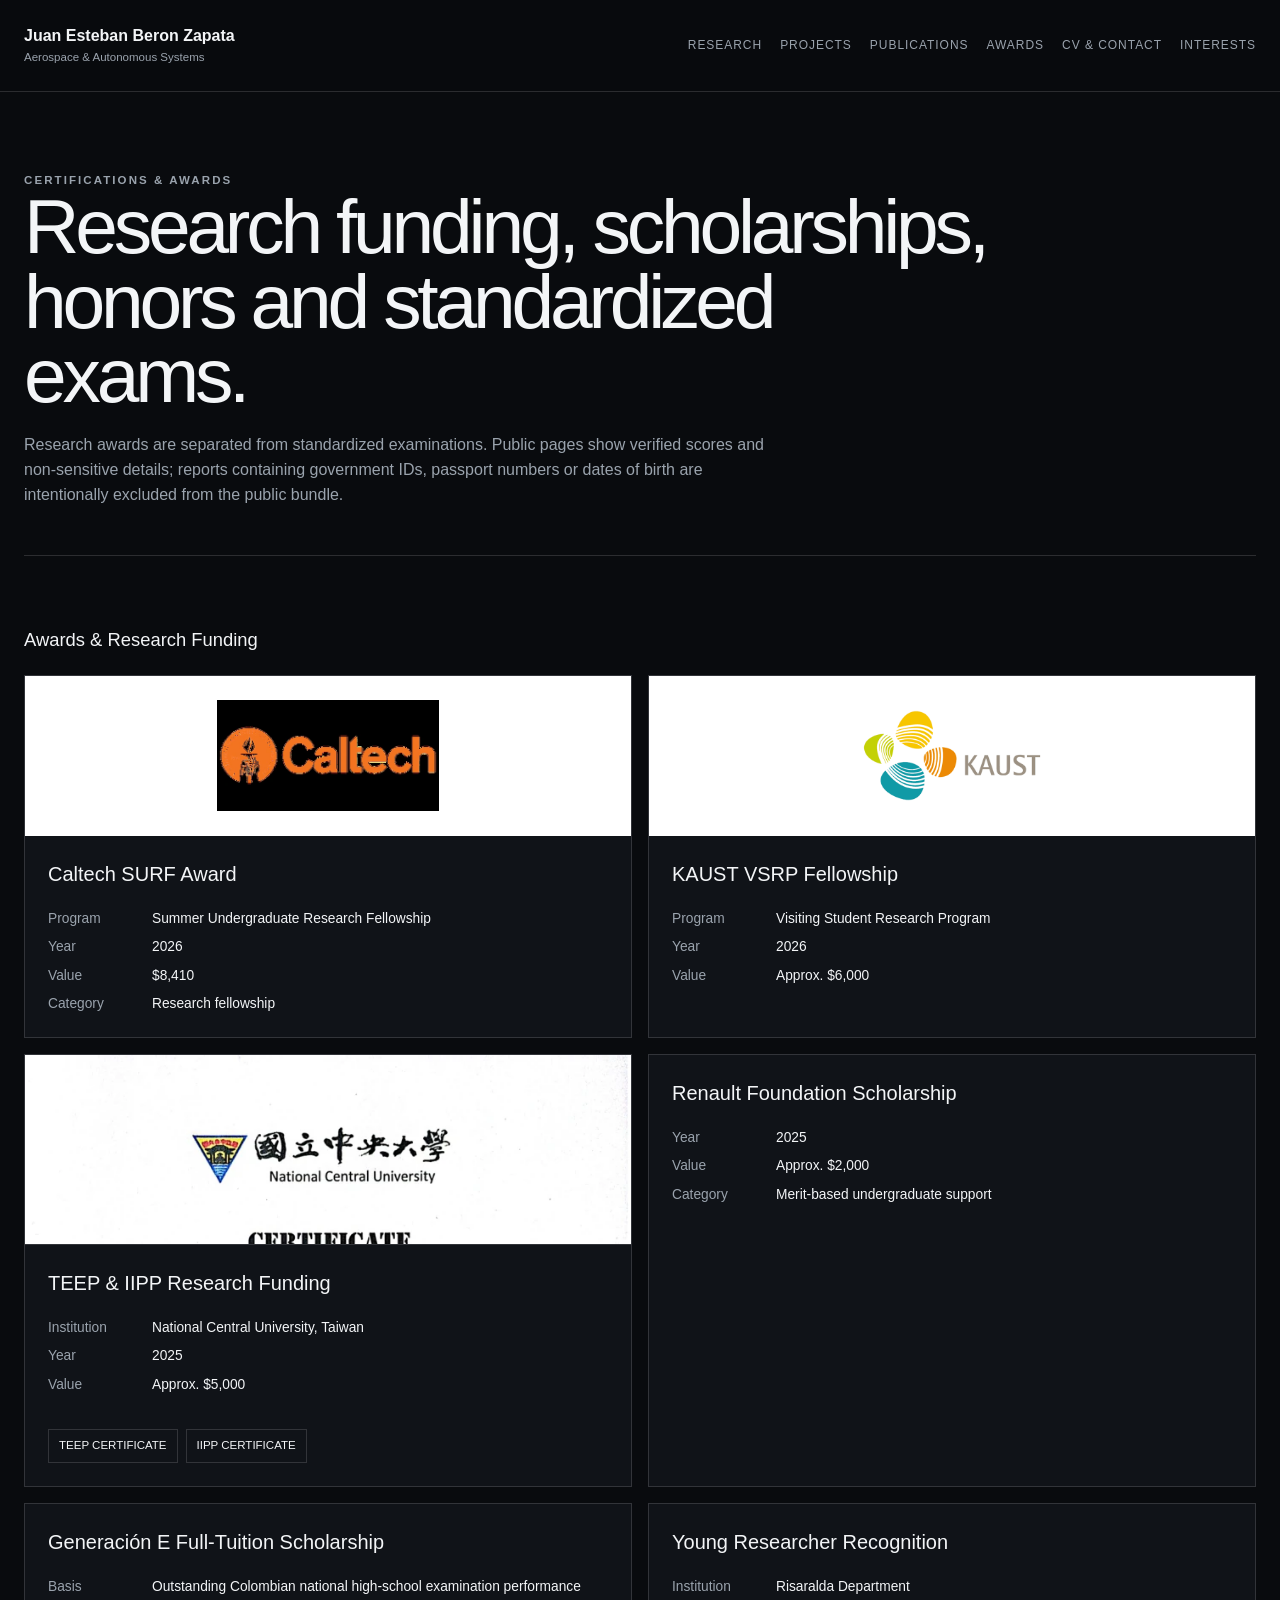
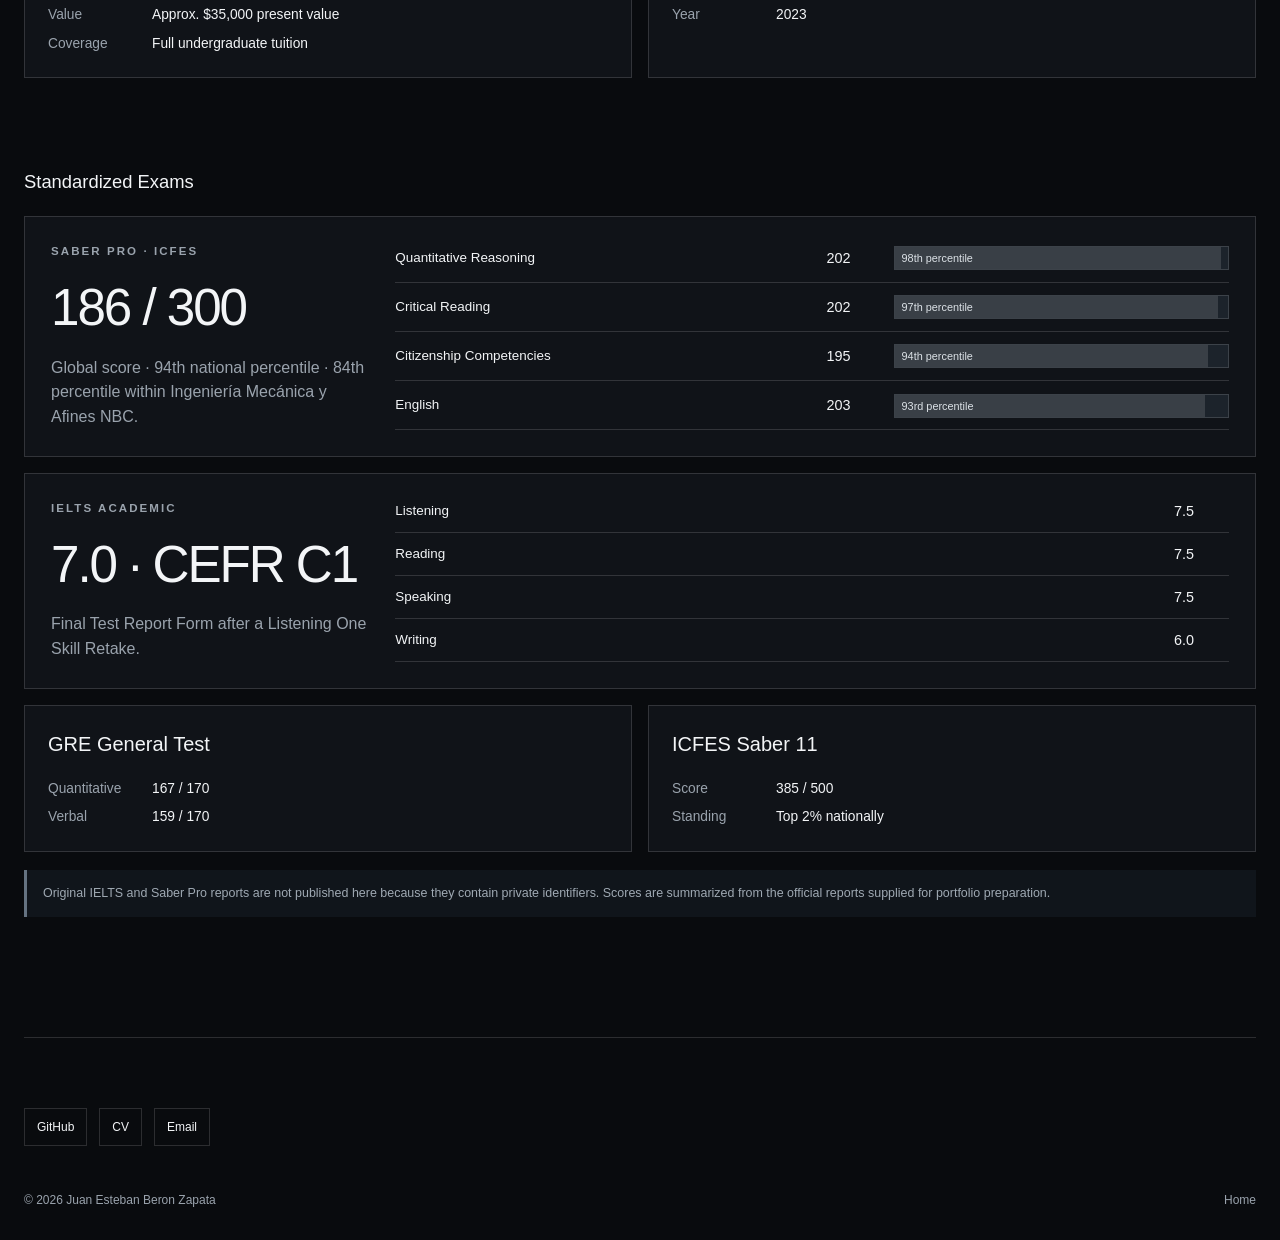
==== awards.html @ 0ba98bea "Update portfolio to V5 with expanded research and project content" ====
<!doctype html><html lang="en"><head><meta charset="utf-8"><meta name="viewport" content="width=device-width,initial-scale=1"><meta name="description" content="Awards, research funding, scholarships and standardized exams."><title>Awards & Certifications | Juan Esteban Beron Zapata</title><link rel="stylesheet" href="style.css"></head><body><header class="page-top"><div class="shell page-top__row"><a class="brand" href="index.html">Juan Esteban Beron Zapata<small>Aerospace &amp; Autonomous Systems</small></a><nav class="nav"><a href="research.html">Research</a><a href="projects.html">Projects</a><a href="publications.html">Publications</a><a href="awards.html">Awards</a><a href="contact.html">CV &amp; Contact</a><a href="interests.html">Interests</a></nav></div></header><section class="page-hero shell"><div class="kicker">CERTIFICATIONS &amp; AWARDS</div><h1>Research funding, scholarships, honors and standardized exams.</h1><p>Research awards are separated from standardized examinations. Public pages show verified scores and non-sensitive details; reports containing government IDs, passport numbers or dates of birth are intentionally excluded from the public bundle.</p></section>
<section class="section shell"><h2 class="subsection-title">Awards &amp; Research Funding</h2><div class="awards-grid"><article class="award award--brand"><img src="assets/logos/caltech.webp" alt="Caltech"><div><h2>Caltech SURF Award</h2><dl><dt>Program</dt><dd>Summer Undergraduate Research Fellowship</dd><dt>Year</dt><dd>2026</dd><dt>Value</dt><dd>$8,410</dd><dt>Category</dt><dd>Research fellowship</dd></dl></div></article><article class="award award--brand"><img src="assets/logos/kaust-user.png" alt="KAUST"><div><h2>KAUST VSRP Fellowship</h2><dl><dt>Program</dt><dd>Visiting Student Research Program</dd><dt>Year</dt><dd>2026</dd><dt>Value</dt><dd>Approx. $6,000</dd></dl></div></article><article class="award award--image"><img src="assets/images/awards/teep-certificate.webp" alt="TEEP certificate"><div><h2>TEEP &amp; IIPP Research Funding</h2><dl><dt>Institution</dt><dd>National Central University, Taiwan</dd><dt>Year</dt><dd>2025</dd><dt>Value</dt><dd>Approx. $5,000</dd></dl><div class="award-links"><a href="assets/documents/NCU_TEEP_Certificate.pdf" target="_blank">TEEP certificate</a><a href="assets/documents/NCU_IIPP_Certificate.pdf" target="_blank">IIPP certificate</a></div></div></article><article class="award"><h2>Renault Foundation Scholarship</h2><dl><dt>Year</dt><dd>2025</dd><dt>Value</dt><dd>Approx. $2,000</dd><dt>Category</dt><dd>Merit-based undergraduate support</dd></dl></article><article class="award"><h2>Generación E Full-Tuition Scholarship</h2><dl><dt>Basis</dt><dd>Outstanding Colombian national high-school examination performance</dd><dt>Value</dt><dd>Approx. $35,000 present value</dd><dt>Coverage</dt><dd>Full undergraduate tuition</dd></dl></article><article class="award"><h2>Young Researcher Recognition</h2><dl><dt>Institution</dt><dd>Risaralda Department</dd><dt>Year</dt><dd>2023</dd></dl></article></div></section>
<section class="section shell section--compact"><h2 class="subsection-title">Standardized Exams</h2><div class="exam-feature"><div><div class="kicker">SABER PRO · ICFES</div><h2>186 / 300</h2><p>Global score · 94th national percentile · 84th percentile within Ingeniería Mecánica y Afines NBC.</p></div><div class="score-list"><div><span>Quantitative Reasoning</span><b>202</b><i style="--p:98%">98th percentile</i></div><div><span>Critical Reading</span><b>202</b><i style="--p:97%">97th percentile</i></div><div><span>Citizenship Competencies</span><b>195</b><i style="--p:94%">94th percentile</i></div><div><span>English</span><b>203</b><i style="--p:93%">93rd percentile</i></div></div></div><div class="exam-feature"><div><div class="kicker">IELTS ACADEMIC</div><h2>7.0 · CEFR C1</h2><p>Final Test Report Form after a Listening One Skill Retake.</p></div><div class="score-list compact"><div><span>Listening</span><b>7.5</b></div><div><span>Reading</span><b>7.5</b></div><div><span>Speaking</span><b>7.5</b></div><div><span>Writing</span><b>6.0</b></div></div></div><div class="awards-grid exams-grid"><article class="award"><h2>GRE General Test</h2><dl><dt>Quantitative</dt><dd>167 / 170</dd><dt>Verbal</dt><dd>159 / 170</dd></dl></article><article class="award"><h2>ICFES Saber 11</h2><dl><dt>Score</dt><dd>385 / 500</dd><dt>Standing</dt><dd>Top 2% nationally</dd></dl></article></div><div class="privacy-note">Original IELTS and Saber Pro reports are not published here because they contain private identifiers. Scores are summarized from the official reports supplied for portfolio preparation.</div></section><footer class="footer shell"><div class="footer__links"><a href="https://github.com/kosmicplane" target="_blank" rel="noopener">GitHub</a><a href="assets/documents/Juan_Beron_CV.pdf" target="_blank">CV</a><a href="mailto:juan.beron@upb.edu.co">Email</a></div><div class="footer__bottom"><span>© <span id="year"></span> Juan Esteban Beron Zapata</span><a href="index.html">Home</a></div></footer><script src="script.js"></script></body></html>
---- style.css ----
:root{--bg:#090b0e;--panel:#101318;--text:#f3f5f7;--muted:#9aa3ad;--line:rgba(255,255,255,.14);--line2:rgba(255,255,255,.28);--max:1240px}
*{box-sizing:border-box;margin:0;padding:0}html{scroll-behavior:smooth}body{background:var(--bg);color:var(--text);font-family:Inter,"Helvetica Neue",Arial,sans-serif;line-height:1.55}a{color:inherit;text-decoration:none}img{display:block;max-width:100%}button{font:inherit}.shell{width:min(calc(100% - 48px),var(--max));margin:auto}.kicker{font-size:.72rem;letter-spacing:.18em;text-transform:uppercase;color:var(--muted);font-weight:600}
.page-top{padding:24px 0;border-bottom:1px solid var(--line);position:sticky;top:0;background:rgba(9,11,14,.9);backdrop-filter:blur(12px);z-index:20}.page-top__row{display:flex;justify-content:space-between;align-items:center;gap:24px}.brand{font-weight:600}.brand small{display:block;color:var(--muted);font-weight:400;font-size:.72rem}.nav{display:flex;gap:18px;flex-wrap:wrap}.nav a{font-size:.75rem;text-transform:uppercase;letter-spacing:.08em;color:var(--muted)}.nav a:hover{color:var(--text)}
.page-hero{padding:80px 0 48px;border-bottom:1px solid var(--line)}.page-hero h1{font-size:clamp(2.5rem,6vw,6rem);line-height:.97;letter-spacing:-.055em;font-weight:500;max-width:980px}.page-hero p{max-width:760px;color:var(--muted);margin-top:20px}
.hero{position:relative;min-height:92vh;overflow:hidden;border-bottom:1px solid var(--line);isolation:isolate}.hero__video{position:absolute;inset:0;width:100%;height:100%;object-fit:cover;z-index:-3;background:#111}.hero__overlay{position:absolute;inset:0;z-index:-2;background:linear-gradient(180deg,rgba(0,0,0,.42),rgba(0,0,0,.12) 45%,rgba(0,0,0,.66))}.hero__identity{position:absolute;top:34px;left:34px;border:1px solid rgba(255,255,255,.42);background:rgba(7,9,12,.4);backdrop-filter:blur(9px);padding:17px 20px;max-width:min(540px,calc(100% - 150px))}.hero__identity h1{font-size:clamp(1.4rem,2.8vw,2.25rem);line-height:1.06;font-weight:600}.hero__identity p{margin-top:8px;color:rgba(255,255,255,.74)}.hero__center{position:absolute;left:50%;top:54%;transform:translate(-50%,-50%);width:min(800px,calc(100% - 48px));text-align:center}.hero__center strong{font-size:clamp(1.45rem,3.1vw,3.2rem);font-weight:500;letter-spacing:.075em}.hero__center span{display:block;margin-top:12px;color:rgba(255,255,255,.7)}
.menu-toggle{position:absolute;top:35px;right:35px;width:58px;height:58px;border:1px solid rgba(255,255,255,.36);background:rgba(7,9,12,.38);color:#fff;cursor:pointer;display:grid;place-content:center;gap:5px}.menu-toggle span{width:24px;height:1px;background:#fff}.menu-panel{position:fixed;top:0;right:0;z-index:60;width:min(430px,90vw);height:100vh;background:#0c0f13;border-left:1px solid var(--line);transform:translateX(105%);transition:.35s;padding:90px 42px}.menu-panel.open{transform:translateX(0)}.menu-panel nav{display:flex;flex-direction:column}.menu-panel nav a{padding:17px 0;border-bottom:1px solid var(--line);font-size:clamp(1.25rem,3vw,2.1rem)}.menu-close{position:absolute;top:27px;right:31px;background:none;border:0;color:#fff;font-size:2.1rem;cursor:pointer}.menu-backdrop{position:fixed;inset:0;z-index:59;background:rgba(0,0,0,.58);opacity:0;pointer-events:none;transition:.3s}.menu-backdrop.open{opacity:1;pointer-events:auto}
.home-about{padding:95px 0}.home-about__grid{display:grid;grid-template-columns:minmax(0,1.7fr) minmax(250px,.65fr);gap:80px;margin-top:25px}.home-about__copy{border-top:1px solid var(--line2);padding-top:28px}.home-about__copy h2{font-size:clamp(2rem,4vw,4.1rem);line-height:1.04;letter-spacing:-.045em;font-weight:500}.home-about__copy p{color:var(--muted);margin-top:23px;max-width:780px}.portrait{border:1px solid var(--line);background:var(--panel)}.portrait img{width:100%;aspect-ratio:4/5;object-fit:cover}.portrait figcaption{padding:17px;border-top:1px solid var(--line);display:flex;flex-direction:column;gap:3px}.portrait span{color:var(--muted);font-size:.78rem}
.tile-grid{display:grid;grid-template-columns:repeat(3,1fr);border-top:1px solid var(--line);border-left:1px solid var(--line);margin:26px 0 95px}.tile{position:relative;min-height:270px;padding:24px;border-right:1px solid var(--line);border-bottom:1px solid var(--line);overflow:hidden;isolation:isolate;display:flex;flex-direction:column;justify-content:flex-end}.tile:before{content:"";position:absolute;inset:0;z-index:-2;background-size:cover;background-position:center;filter:grayscale(1);transition:.45s}.tile:after{content:"";position:absolute;inset:0;z-index:-1;background:linear-gradient(180deg,rgba(8,10,13,.35),rgba(8,10,13,.9))}.tile:hover:before{transform:scale(1.06);filter:grayscale(.25)}.tile h3{font-size:clamp(1.45rem,2.4vw,2.1rem);font-weight:500}.tile p{color:rgba(255,255,255,.63);font-size:.84rem;margin-top:7px}.tile--research:before{background-image:url("assets/images/cards/research.webp")}.tile--projects:before{background-image:url("assets/images/cards/projects.webp")}.tile--publications:before{background-image:url("assets/images/cards/publications.webp")}.tile--awards:before{background-image:url("assets/images/cards/awards.webp")}.tile--contact:before{background-image:url("assets/images/cards/contact.webp")}.tile--interests:before{background-image:url("assets/images/cards/interests.webp")}
.logo-strip{padding:60px 0;border-top:1px solid var(--line);border-bottom:1px solid var(--line);overflow:hidden}.logo-strip p{color:var(--muted);margin-top:10px}.logo-marquee{margin-top:36px;overflow:hidden}.logo-track{display:flex;width:max-content;gap:70px;align-items:center;animation:marquee 34s linear infinite}.logo-track:hover{animation-play-state:paused}.logo-track img{width:145px;height:58px;object-fit:contain;filter:grayscale(1);opacity:.72}@keyframes marquee{to{transform:translateX(calc(-50% - 35px))}}
.section{padding:70px 0}.cards-list{display:grid;gap:16px}.experience-card,.project-card{display:grid;grid-template-columns:minmax(0,1fr) 290px;border:1px solid var(--line);background:var(--panel);min-height:190px;cursor:pointer;transition:.2s}.experience-card:hover,.project-card:hover{border-color:var(--line2);transform:translateY(-2px)}.card-info{padding:24px}.card-info h2{font-size:1.45rem;font-weight:500}.card-meta{display:grid;grid-template-columns:100px 1fr;gap:6px 16px;margin-top:18px;font-size:.86rem}.card-meta dt{color:var(--muted)}.card-preview{border-left:1px solid var(--line);min-height:188px;background:#0c0f13}.card-preview img{width:100%;height:100%;object-fit:cover;filter:grayscale(.8)}.project-card .card-info p{color:var(--muted);margin-top:12px;max-width:760px}.card-action{display:inline-block;margin-top:18px;font-size:.75rem;letter-spacing:.08em;text-transform:uppercase;color:#dfe4e9}
.modal{position:fixed;inset:0;z-index:80;display:none}.modal.open{display:block}.modal__backdrop{position:absolute;inset:0;background:rgba(0,0,0,.72);backdrop-filter:blur(5px)}.modal__dialog{position:relative;z-index:2;width:min(1040px,calc(100% - 34px));max-height:88vh;overflow:auto;margin:6vh auto;background:#0d1014;border:1px solid var(--line2)}.modal__top{display:flex;justify-content:space-between;gap:20px;align-items:flex-start;padding:26px;border-bottom:1px solid var(--line)}.modal__top h2{font-size:clamp(1.8rem,4vw,3.2rem);line-height:1.05;font-weight:500}.modal__close{background:none;border:1px solid var(--line);color:#fff;width:42px;height:42px;cursor:pointer;font-size:1.45rem}.modal__body{padding:26px}.modal-grid{display:grid;grid-template-columns:1fr 1fr;gap:18px}.info-block{border-top:1px solid var(--line);padding-top:15px}.info-block h3{font-size:.72rem;letter-spacing:.13em;text-transform:uppercase;color:var(--muted);margin-bottom:9px}.info-block p,.info-block li{color:#d5d9de;font-size:.93rem}.info-block ul{padding-left:18px}.media-grid{display:grid;grid-template-columns:repeat(2,1fr);gap:12px;margin-top:12px}.media-grid img,.media-grid video{width:100%;aspect-ratio:16/10;object-fit:cover;border:1px solid var(--line);background:#12161b}.tags{display:flex;flex-wrap:wrap;gap:7px}.tag{border:1px solid var(--line);padding:6px 9px;font-size:.72rem;color:#cbd1d7}
.publication-list{border-top:1px solid var(--line)}.pub{padding:26px 0;border-bottom:1px solid var(--line);display:grid;grid-template-columns:1fr auto;gap:25px}.pub h2{font-size:1.3rem;font-weight:500}.pub p{color:var(--muted);margin-top:7px;font-size:.9rem}.pub-links{display:flex;flex-wrap:wrap;gap:8px;margin-top:13px}.pub-links a{border:1px solid var(--line);padding:7px 10px;font-size:.72rem;text-transform:uppercase}.status{font-size:.72rem;text-transform:uppercase;letter-spacing:.08em;color:var(--muted);white-space:nowrap}
.awards-grid{display:grid;grid-template-columns:repeat(2,1fr);gap:16px}.award{border:1px solid var(--line);background:var(--panel);padding:23px}.award h2{font-size:1.25rem;font-weight:500}.award dl{display:grid;grid-template-columns:90px 1fr;gap:7px 14px;margin-top:18px;font-size:.86rem}.award dt{color:var(--muted)}.award a{display:inline-block;margin-top:18px;border:1px solid var(--line);padding:8px 11px;font-size:.72rem;text-transform:uppercase}
.contact-grid{display:grid;grid-template-columns:1.2fr .8fr;gap:30px}.contact-box{border:1px solid var(--line);background:var(--panel);padding:28px}.contact-box h2{font-size:clamp(1.6rem,3vw,2.5rem);font-weight:500}.contact-links{display:grid;gap:10px;margin-top:22px}.contact-links a,.contact-links span{border-bottom:1px solid var(--line);padding:10px 0}.cv-button{display:inline-block;margin-top:25px;border:1px solid var(--line2);padding:11px 15px;text-transform:uppercase;font-size:.76rem}
.interest{display:grid;grid-template-columns:.8fr 1.2fr;gap:28px;padding:32px 0;border-bottom:1px solid var(--line)}.interest h2{font-size:2rem;font-weight:500}.interest p{color:var(--muted);margin-top:12px}.interest-gallery{display:grid;grid-template-columns:repeat(3,1fr);gap:10px}.interest-gallery img{width:100%;aspect-ratio:4/3;object-fit:cover;border:1px solid var(--line)}
.footer{padding:70px 0 30px;border-top:1px solid var(--line);margin-top:50px}.footer__links{display:flex;gap:12px;flex-wrap:wrap}.footer__links a{border:1px solid var(--line);padding:9px 12px;font-size:.75rem}.footer__bottom{margin-top:45px;color:var(--muted);font-size:.75rem;display:flex;justify-content:space-between;gap:20px}
@media(max-width:900px){.home-about__grid,.contact-grid,.interest{grid-template-columns:1fr}.tile-grid{grid-template-columns:repeat(2,1fr)}.experience-card,.project-card{grid-template-columns:1fr}.card-preview{border-left:0;border-top:1px solid var(--line);height:230px}.awards-grid{grid-template-columns:1fr}.modal-grid{grid-template-columns:1fr}}
@media(max-width:620px){.shell{width:min(calc(100% - 28px),var(--max))}.nav{display:none}.tile-grid{grid-template-columns:1fr}.hero__identity{top:18px;left:18px;max-width:calc(100% - 95px)}.menu-toggle{top:18px;right:18px;width:48px;height:48px}.media-grid,.interest-gallery{grid-template-columns:1fr 1fr}.pub{grid-template-columns:1fr}.status{white-space:normal}}

/* ---------- V3: technical research records ---------- */
.modal__dialog--wide{width:min(1180px,calc(100% - 34px))}
.metrics{display:grid;grid-template-columns:repeat(4,1fr);border:1px solid var(--line);margin-bottom:28px}
.metric{padding:18px;border-right:1px solid var(--line);background:rgba(255,255,255,.018)}
.metric:last-child{border-right:0}.metric strong{display:block;font-size:1.45rem;font-weight:500;letter-spacing:-.03em}.metric span{display:block;color:var(--muted);font-size:.76rem;margin-top:5px}
.detail-section{border-top:1px solid var(--line);padding-top:17px;margin-top:23px}.detail-section:first-child{margin-top:0}.detail-section h3{font-size:.72rem;letter-spacing:.14em;text-transform:uppercase;color:var(--muted);margin-bottom:9px}.detail-section p{color:#d7dce1;font-size:.94rem}
.theory-grid{display:grid;grid-template-columns:repeat(2,1fr);gap:22px;margin-top:8px}.theory-grid .detail-section{margin-top:0}
.evidence-grid{display:grid;grid-template-columns:repeat(2,1fr);gap:14px;margin-top:28px}.evidence-grid figure{border:1px solid var(--line);background:#0a0c0f}.evidence-grid img{width:100%;height:100%;max-height:460px;object-fit:contain;background:#f5f5f5}.evidence-grid figcaption{padding:10px 12px;color:var(--muted);font-size:.74rem;border-top:1px solid var(--line)}.wide-evidence{grid-column:1/-1}.single-evidence{grid-template-columns:1fr}.single-evidence figure{max-width:800px}
.doc-links{display:flex;flex-wrap:wrap;gap:9px;margin-top:25px;padding-top:18px;border-top:1px solid var(--line)}.doc-links a{border:1px solid var(--line);padding:9px 12px;font-size:.74rem;text-transform:uppercase;letter-spacing:.06em}.doc-links a:hover{border-color:var(--line2);background:var(--panel2)}
.doc-unavailable{display:block;margin-top:18px;color:#6f7882;font-size:.76rem}.secondary-doc{margin-left:8px}
.award a.secondary-doc{margin-left:8px}
@media(max-width:820px){.metrics{grid-template-columns:repeat(2,1fr)}.metric:nth-child(2){border-right:0}.metric{border-bottom:1px solid var(--line)}.theory-grid{grid-template-columns:1fr}.evidence-grid{grid-template-columns:1fr}.wide-evidence{grid-column:auto}}

/* V4 detail components */
.research-question{border-left:3px solid #d7dde4;background:#12171d;padding:18px 20px;margin-bottom:24px}.research-question span{display:block;color:var(--muted);font-size:.7rem;letter-spacing:.12em;text-transform:uppercase;margin-bottom:7px}.research-question strong{font-size:1.14rem;font-weight:500}.pipeline{display:flex;align-items:center;gap:10px;flex-wrap:wrap;margin:24px 0}.pipeline span{border:1px solid var(--line);background:#11151a;padding:8px 11px;font-size:.77rem}.pipeline b{color:var(--muted);font-weight:400}.equation{overflow-x:auto;padding:10px 4px;color:#eef2f6}.video-grid{display:grid;grid-template-columns:repeat(3,1fr);gap:12px;margin-top:22px}.video-grid.one-video{grid-template-columns:minmax(0,720px)}.video-grid video{width:100%;aspect-ratio:16/9;background:#07090b;border:1px solid var(--line)}.video-grid figcaption,.evidence-grid figcaption{color:var(--muted);font-size:.72rem;margin-top:7px}.artifact-list{margin-top:24px;border-top:1px solid var(--line);padding-top:16px}.artifact-list>span{display:block;color:var(--muted);font-size:.72rem;letter-spacing:.12em;text-transform:uppercase;margin-bottom:8px}.artifact-list ul{padding-left:18px;color:#d5d9de}.status-note{margin-top:22px;padding:14px 16px;border:1px solid rgba(255,255,255,.12);background:#0f1318;color:#b8c0c9;font-size:.82rem}.subsection-title{font-size:1.15rem;font-weight:500;margin-bottom:20px}.section--compact{padding-top:20px}.award--image{padding:0;overflow:hidden}.award--image>img{width:100%;height:190px;object-fit:cover;object-position:top;border-bottom:1px solid var(--line)}.award--image>div{padding:23px}.award-links{display:flex;flex-wrap:wrap;gap:8px;margin-top:16px}.award-links a{border:1px solid var(--line);padding:7px 10px;font-size:.72rem}.contact-role{color:var(--muted);margin-top:8px}.contact-photo{padding:0;overflow:hidden}.contact-photo img{width:100%;max-height:540px;object-fit:cover}.contact-photo .cv-button{margin:18px}.logo-track img{background:rgba(255,255,255,.02);padding:6px;object-fit:contain}.evidence-grid img{background:#fff}.modal__body a{color:#e4e8ec;text-decoration:underline;text-decoration-color:rgba(255,255,255,.25);text-underline-offset:3px}
@media(max-width:900px){.video-grid{grid-template-columns:1fr}.pipeline b{display:none}}

/* ---------- V5 richness / evidence / long-form dossier ---------- */
.home-highlights{display:grid;grid-template-columns:repeat(3,1fr);gap:10px;margin-top:34px}.home-highlights>div{border-top:1px solid var(--line);padding-top:14px}.home-highlights strong{display:block;font-size:1.2rem;font-weight:500}.home-highlights span{display:block;color:var(--muted);font-size:.72rem;margin-top:3px}.card-chips{display:flex;flex-wrap:wrap;gap:6px;margin-top:16px}.card-chips span{border:1px solid var(--line);padding:5px 8px;font-size:.68rem;color:#b9c2cb;background:rgba(255,255,255,.02)}.modal-lede{color:var(--muted);max-width:820px;margin-top:10px;font-size:.9rem}.result-table{display:grid;grid-template-columns:repeat(2,1fr);gap:1px;background:var(--line);border:1px solid var(--line);margin-top:14px}.result-table>div{background:#0f1318;padding:17px}.result-table span{display:block;color:var(--muted);font-size:.7rem;text-transform:uppercase;letter-spacing:.1em}.result-table strong{display:block;font-size:1.22rem;font-weight:500;margin-top:5px}.result-table small{display:block;color:#aab3bc;margin-top:5px}.project-stack{display:grid;gap:12px}.project-stack article{border:1px solid var(--line);background:#0f1318;padding:20px}.project-stack h3{font-size:1.15rem;font-weight:500}.project-stack p{color:#cbd2d9;margin-top:8px;font-size:.9rem}.mini-metrics{display:flex;gap:8px;flex-wrap:wrap;margin-top:12px}.mini-metrics span{border:1px solid var(--line);padding:6px 9px;font-size:.7rem;color:#c7d0d8}.award--brand{padding:0;overflow:hidden}.award--brand>img{width:100%;height:160px;object-fit:contain;background:#fff;padding:24px;border-bottom:1px solid var(--line)}.award--brand>div{padding:23px}.exam-feature{display:grid;grid-template-columns:.55fr 1.45fr;gap:28px;border:1px solid var(--line);background:var(--panel);padding:26px;margin-bottom:16px}.exam-feature h2{font-size:clamp(2rem,4vw,3.5rem);font-weight:500;letter-spacing:-.04em;margin-top:7px}.exam-feature p{color:var(--muted);margin-top:8px}.score-list{display:grid;gap:10px}.score-list>div{display:grid;grid-template-columns:1fr 55px minmax(180px,.8fr);align-items:center;gap:12px;padding-bottom:9px;border-bottom:1px solid var(--line)}.score-list span{font-size:.84rem}.score-list b{font-size:.9rem;font-weight:500}.score-list i{position:relative;display:block;background:#1c232b;height:24px;border:1px solid var(--line);font-style:normal;font-size:.68rem;color:#dce2e7;padding:3px 7px;overflow:hidden;isolation:isolate}.score-list i:before{content:"";position:absolute;inset:0 auto 0 0;width:var(--p);background:rgba(255,255,255,.13);z-index:-1}.score-list.compact>div{grid-template-columns:1fr 55px}.privacy-note{margin-top:18px;border-left:3px solid #657381;background:#10151b;padding:14px 16px;color:#9fa9b3;font-size:.78rem}.evidence-grid figure{display:flex;flex-direction:column}.evidence-grid figure img{flex:1;min-height:180px}.video-grid figure{margin:0}.video-grid figcaption{padding-top:7px}.modal__body .detail-section p+p{margin-top:10px}.artifact-list li+li{margin-top:5px}.source-note{font-size:.7rem;color:#74808b;margin-top:8px}.modal__dialog::-webkit-scrollbar{width:10px}.modal__dialog::-webkit-scrollbar-thumb{background:#303943;border-radius:10px}.modal__dialog::-webkit-scrollbar-track{background:#0b0e12}
@media(max-width:900px){.home-highlights{grid-template-columns:1fr}.result-table{grid-template-columns:1fr}.exam-feature{grid-template-columns:1fr}.score-list>div{grid-template-columns:1fr 45px}.score-list i{grid-column:1/-1}.award--brand>img{height:130px}}
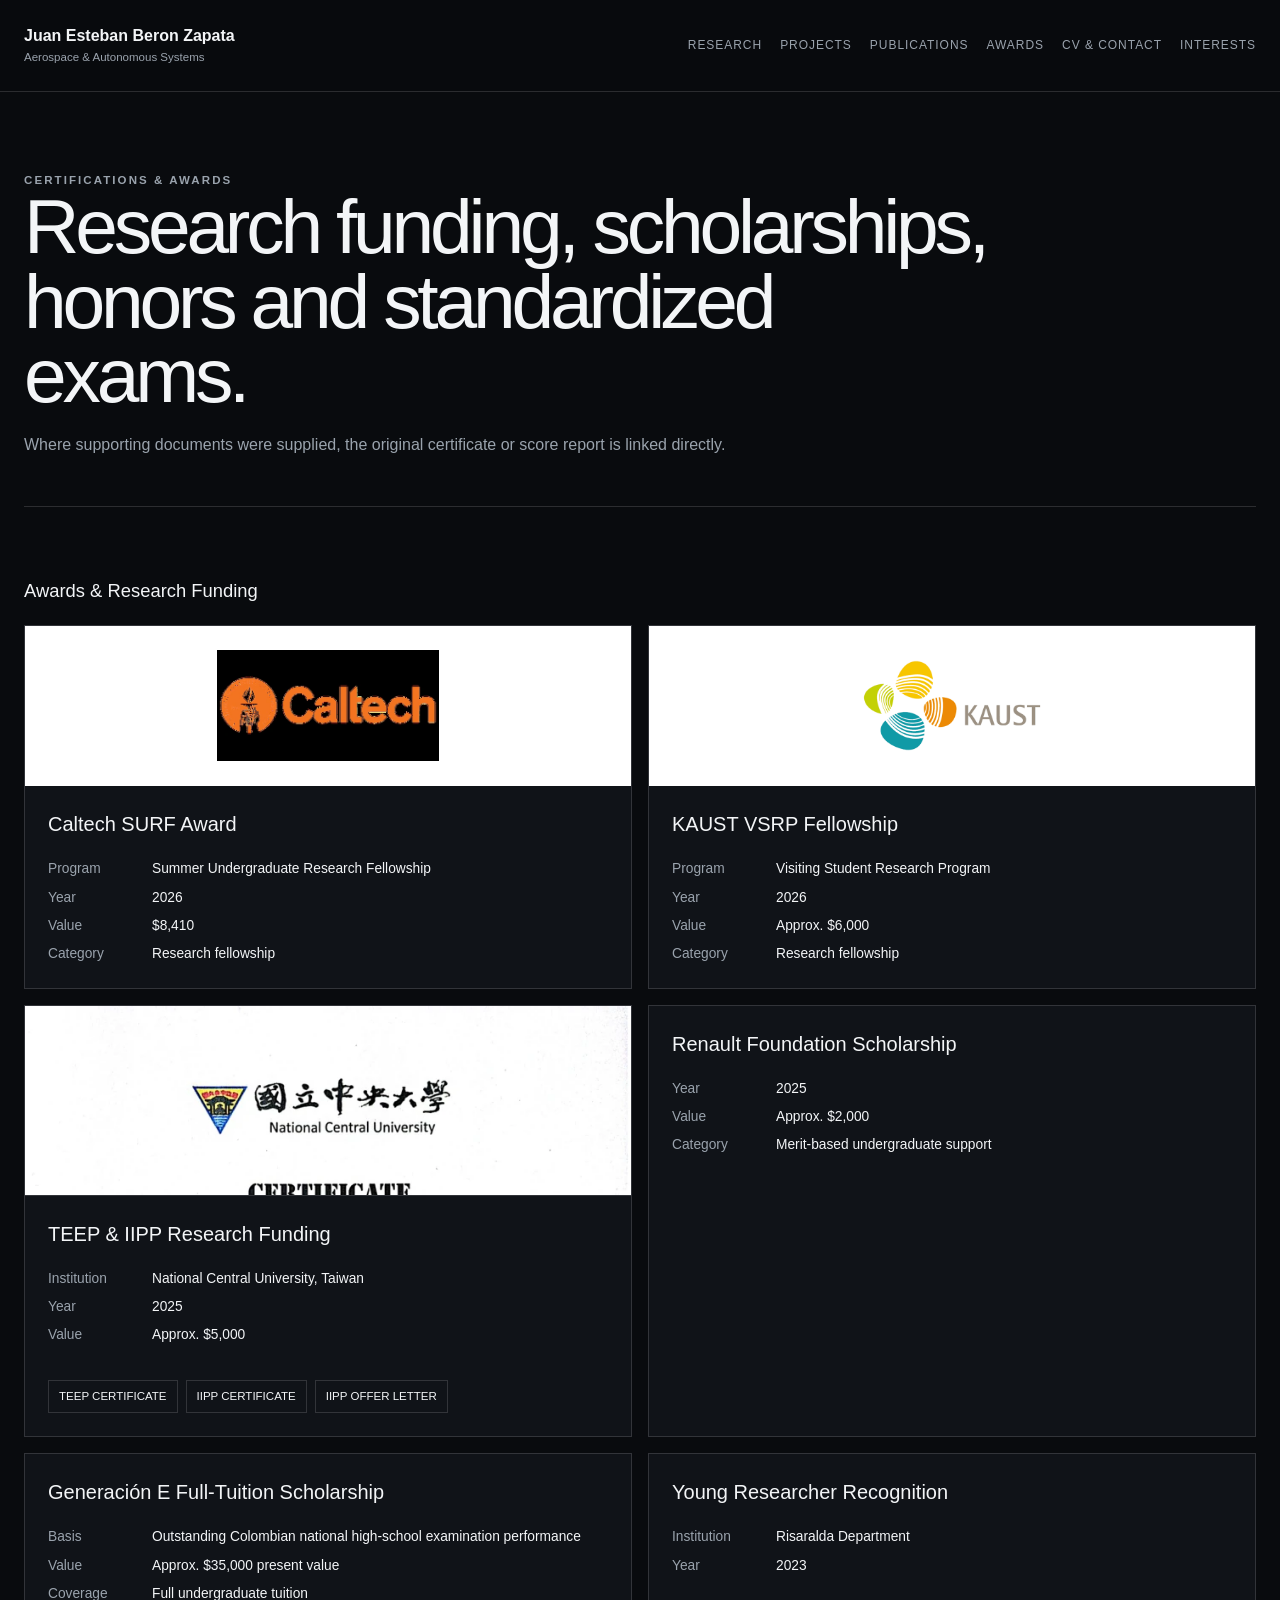
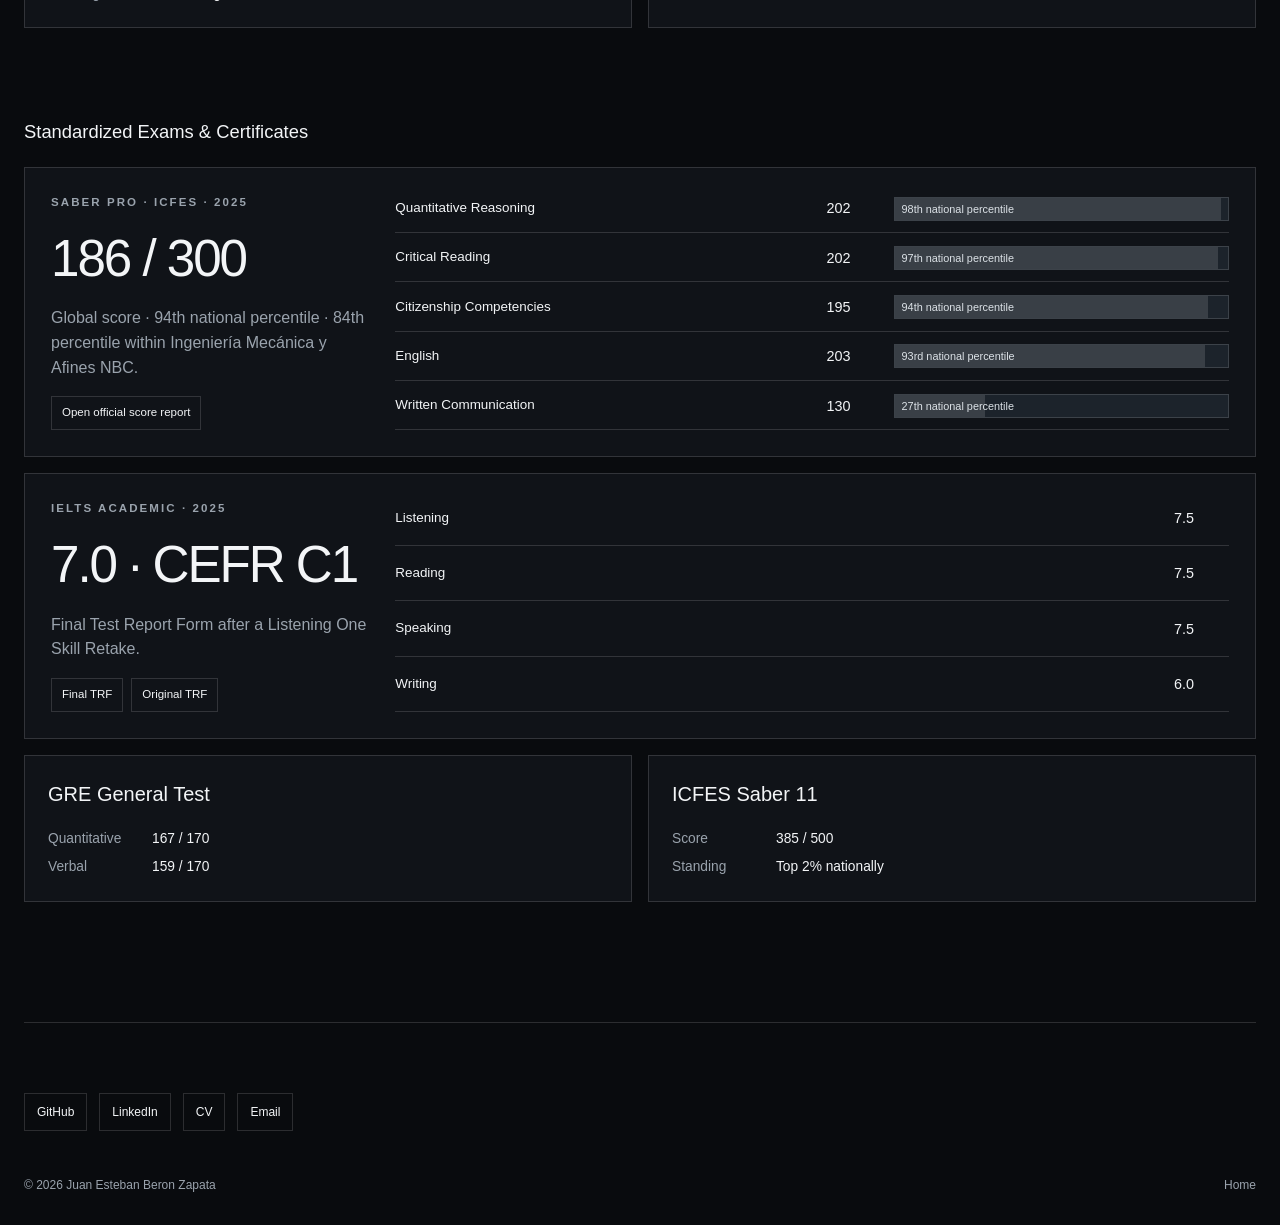
==== commit 769e8e45: "Update portfolio to V6 with expanded technical project documentation" ====
--- a/awards.html
+++ b/awards.html
@@ -1,3 +1,3 @@
-<!doctype html><html lang="en"><head><meta charset="utf-8"><meta name="viewport" content="width=device-width,initial-scale=1"><meta name="description" content="Awards, research funding, scholarships and standardized exams."><title>Awards & Certifications | Juan Esteban Beron Zapata</title><link rel="stylesheet" href="style.css"></head><body><header class="page-top"><div class="shell page-top__row"><a class="brand" href="index.html">Juan Esteban Beron Zapata<small>Aerospace &amp; Autonomous Systems</small></a><nav class="nav"><a href="research.html">Research</a><a href="projects.html">Projects</a><a href="publications.html">Publications</a><a href="awards.html">Awards</a><a href="contact.html">CV &amp; Contact</a><a href="interests.html">Interests</a></nav></div></header><section class="page-hero shell"><div class="kicker">CERTIFICATIONS &amp; AWARDS</div><h1>Research funding, scholarships, honors and standardized exams.</h1><p>Research awards are separated from standardized examinations. Public pages show verified scores and non-sensitive details; reports containing government IDs, passport numbers or dates of birth are intentionally excluded from the public bundle.</p></section>
-<section class="section shell"><h2 class="subsection-title">Awards &amp; Research Funding</h2><div class="awards-grid"><article class="award award--brand"><img src="assets/logos/caltech.webp" alt="Caltech"><div><h2>Caltech SURF Award</h2><dl><dt>Program</dt><dd>Summer Undergraduate Research Fellowship</dd><dt>Year</dt><dd>2026</dd><dt>Value</dt><dd>$8,410</dd><dt>Category</dt><dd>Research fellowship</dd></dl></div></article><article class="award award--brand"><img src="assets/logos/kaust-user.png" alt="KAUST"><div><h2>KAUST VSRP Fellowship</h2><dl><dt>Program</dt><dd>Visiting Student Research Program</dd><dt>Year</dt><dd>2026</dd><dt>Value</dt><dd>Approx. $6,000</dd></dl></div></article><article class="award award--image"><img src="assets/images/awards/teep-certificate.webp" alt="TEEP certificate"><div><h2>TEEP &amp; IIPP Research Funding</h2><dl><dt>Institution</dt><dd>National Central University, Taiwan</dd><dt>Year</dt><dd>2025</dd><dt>Value</dt><dd>Approx. $5,000</dd></dl><div class="award-links"><a href="assets/documents/NCU_TEEP_Certificate.pdf" target="_blank">TEEP certificate</a><a href="assets/documents/NCU_IIPP_Certificate.pdf" target="_blank">IIPP certificate</a></div></div></article><article class="award"><h2>Renault Foundation Scholarship</h2><dl><dt>Year</dt><dd>2025</dd><dt>Value</dt><dd>Approx. $2,000</dd><dt>Category</dt><dd>Merit-based undergraduate support</dd></dl></article><article class="award"><h2>Generación E Full-Tuition Scholarship</h2><dl><dt>Basis</dt><dd>Outstanding Colombian national high-school examination performance</dd><dt>Value</dt><dd>Approx. $35,000 present value</dd><dt>Coverage</dt><dd>Full undergraduate tuition</dd></dl></article><article class="award"><h2>Young Researcher Recognition</h2><dl><dt>Institution</dt><dd>Risaralda Department</dd><dt>Year</dt><dd>2023</dd></dl></article></div></section>
-<section class="section shell section--compact"><h2 class="subsection-title">Standardized Exams</h2><div class="exam-feature"><div><div class="kicker">SABER PRO · ICFES</div><h2>186 / 300</h2><p>Global score · 94th national percentile · 84th percentile within Ingeniería Mecánica y Afines NBC.</p></div><div class="score-list"><div><span>Quantitative Reasoning</span><b>202</b><i style="--p:98%">98th percentile</i></div><div><span>Critical Reading</span><b>202</b><i style="--p:97%">97th percentile</i></div><div><span>Citizenship Competencies</span><b>195</b><i style="--p:94%">94th percentile</i></div><div><span>English</span><b>203</b><i style="--p:93%">93rd percentile</i></div></div></div><div class="exam-feature"><div><div class="kicker">IELTS ACADEMIC</div><h2>7.0 · CEFR C1</h2><p>Final Test Report Form after a Listening One Skill Retake.</p></div><div class="score-list compact"><div><span>Listening</span><b>7.5</b></div><div><span>Reading</span><b>7.5</b></div><div><span>Speaking</span><b>7.5</b></div><div><span>Writing</span><b>6.0</b></div></div></div><div class="awards-grid exams-grid"><article class="award"><h2>GRE General Test</h2><dl><dt>Quantitative</dt><dd>167 / 170</dd><dt>Verbal</dt><dd>159 / 170</dd></dl></article><article class="award"><h2>ICFES Saber 11</h2><dl><dt>Score</dt><dd>385 / 500</dd><dt>Standing</dt><dd>Top 2% nationally</dd></dl></article></div><div class="privacy-note">Original IELTS and Saber Pro reports are not published here because they contain private identifiers. Scores are summarized from the official reports supplied for portfolio preparation.</div></section><footer class="footer shell"><div class="footer__links"><a href="https://github.com/kosmicplane" target="_blank" rel="noopener">GitHub</a><a href="assets/documents/Juan_Beron_CV.pdf" target="_blank">CV</a><a href="mailto:juan.beron@upb.edu.co">Email</a></div><div class="footer__bottom"><span>© <span id="year"></span> Juan Esteban Beron Zapata</span><a href="index.html">Home</a></div></footer><script src="script.js"></script></body></html>+<!doctype html><html lang="en"><head><meta charset="utf-8"><meta name="viewport" content="width=device-width,initial-scale=1"><meta name="description" content="Awards, funding, scholarships and standardized exams."><title>Awards & Certifications | Juan Esteban Beron Zapata</title><link rel="stylesheet" href="style.css"></head><body><header class="page-top"><div class="shell page-top__row"><a class="brand" href="index.html">Juan Esteban Beron Zapata<small>Aerospace &amp; Autonomous Systems</small></a><nav class="nav"><a href="research.html">Research</a><a href="projects.html">Projects</a><a href="publications.html">Publications</a><a href="awards.html">Awards</a><a href="contact.html">CV &amp; Contact</a><a href="interests.html">Interests</a></nav></div></header><section class="page-hero shell"><div class="kicker">CERTIFICATIONS &amp; AWARDS</div><h1>Research funding, scholarships, honors and standardized exams.</h1><p>Where supporting documents were supplied, the original certificate or score report is linked directly.</p></section>
+<section class="section shell"><h2 class="subsection-title">Awards &amp; Research Funding</h2><div class="awards-grid"><article class="award award--brand"><img src="assets/logos/caltech.webp" alt="Caltech"><div><h2>Caltech SURF Award</h2><dl><dt>Program</dt><dd>Summer Undergraduate Research Fellowship</dd><dt>Year</dt><dd>2026</dd><dt>Value</dt><dd>$8,410</dd><dt>Category</dt><dd>Research fellowship</dd></dl></div></article><article class="award award--brand"><img src="assets/logos/kaust-official.png" alt="KAUST"><div><h2>KAUST VSRP Fellowship</h2><dl><dt>Program</dt><dd>Visiting Student Research Program</dd><dt>Year</dt><dd>2026</dd><dt>Value</dt><dd>Approx. $6,000</dd><dt>Category</dt><dd>Research fellowship</dd></dl></div></article><article class="award award--image"><img src="assets/images/awards/teep-certificate.webp" alt="TEEP certificate"><div><h2>TEEP &amp; IIPP Research Funding</h2><dl><dt>Institution</dt><dd>National Central University, Taiwan</dd><dt>Year</dt><dd>2025</dd><dt>Value</dt><dd>Approx. $5,000</dd></dl><div class="award-links"><a href="assets/documents/NCU_TEEP_Certificate.pdf" target="_blank">TEEP certificate</a><a href="assets/documents/NCU_IIPP_Certificate.pdf" target="_blank">IIPP certificate</a><a href="assets/documents/NCU_IIPP_Offer_Letter.pdf" target="_blank">IIPP offer letter</a></div></div></article><article class="award"><h2>Renault Foundation Scholarship</h2><dl><dt>Year</dt><dd>2025</dd><dt>Value</dt><dd>Approx. $2,000</dd><dt>Category</dt><dd>Merit-based undergraduate support</dd></dl></article><article class="award"><h2>Generación E Full-Tuition Scholarship</h2><dl><dt>Basis</dt><dd>Outstanding Colombian national high-school examination performance</dd><dt>Value</dt><dd>Approx. $35,000 present value</dd><dt>Coverage</dt><dd>Full undergraduate tuition</dd></dl></article><article class="award"><h2>Young Researcher Recognition</h2><dl><dt>Institution</dt><dd>Risaralda Department</dd><dt>Year</dt><dd>2023</dd></dl></article></div></section>
+<section class="section shell section--compact"><h2 class="subsection-title">Standardized Exams &amp; Certificates</h2><div class="exam-feature"><div><div class="kicker">SABER PRO · ICFES · 2025</div><h2>186 / 300</h2><p>Global score · 94th national percentile · 84th percentile within Ingeniería Mecánica y Afines NBC.</p><div class="award-links"><a href="assets/documents/Saber_Pro_2025_Result.pdf" target="_blank">Open official score report</a></div></div><div class="score-list"><div><span>Quantitative Reasoning</span><b>202</b><i style="--p:98%">98th national percentile</i></div><div><span>Critical Reading</span><b>202</b><i style="--p:97%">97th national percentile</i></div><div><span>Citizenship Competencies</span><b>195</b><i style="--p:94%">94th national percentile</i></div><div><span>English</span><b>203</b><i style="--p:93%">93rd national percentile</i></div><div><span>Written Communication</span><b>130</b><i style="--p:27%">27th national percentile</i></div></div></div><div class="exam-feature"><div><div class="kicker">IELTS ACADEMIC · 2025</div><h2>7.0 · CEFR C1</h2><p>Final Test Report Form after a Listening One Skill Retake.</p><div class="award-links"><a href="assets/documents/IELTS_One_Skill_Retake_2025.pdf" target="_blank">Final TRF</a><a href="assets/documents/IELTS_Original_2025.pdf" target="_blank">Original TRF</a></div></div><div class="score-list compact"><div><span>Listening</span><b>7.5</b></div><div><span>Reading</span><b>7.5</b></div><div><span>Speaking</span><b>7.5</b></div><div><span>Writing</span><b>6.0</b></div></div></div><div class="awards-grid exams-grid"><article class="award"><h2>GRE General Test</h2><dl><dt>Quantitative</dt><dd>167 / 170</dd><dt>Verbal</dt><dd>159 / 170</dd></dl></article><article class="award"><h2>ICFES Saber 11</h2><dl><dt>Score</dt><dd>385 / 500</dd><dt>Standing</dt><dd>Top 2% nationally</dd></dl></article></div></section><footer class="footer shell"><div class="footer__links"><a href="https://github.com/kosmicplane" target="_blank" rel="noopener">GitHub</a><a href="https://www.linkedin.com/in/juan-esteban-beron-7432712b3" target="_blank" rel="noopener">LinkedIn</a><a href="assets/documents/Juan_Beron_CV.pdf" target="_blank">CV</a><a href="mailto:juan.beron@upb.edu.co">Email</a></div><div class="footer__bottom"><span>© <span id="year"></span> Juan Esteban Beron Zapata</span><a href="index.html">Home</a></div></footer><script src="script.js"></script></body></html>
--- a/style.css
+++ b/style.css
@@ -38,3 +38,9 @@
 /* ---------- V5 richness / evidence / long-form dossier ---------- */
 .home-highlights{display:grid;grid-template-columns:repeat(3,1fr);gap:10px;margin-top:34px}.home-highlights>div{border-top:1px solid var(--line);padding-top:14px}.home-highlights strong{display:block;font-size:1.2rem;font-weight:500}.home-highlights span{display:block;color:var(--muted);font-size:.72rem;margin-top:3px}.card-chips{display:flex;flex-wrap:wrap;gap:6px;margin-top:16px}.card-chips span{border:1px solid var(--line);padding:5px 8px;font-size:.68rem;color:#b9c2cb;background:rgba(255,255,255,.02)}.modal-lede{color:var(--muted);max-width:820px;margin-top:10px;font-size:.9rem}.result-table{display:grid;grid-template-columns:repeat(2,1fr);gap:1px;background:var(--line);border:1px solid var(--line);margin-top:14px}.result-table>div{background:#0f1318;padding:17px}.result-table span{display:block;color:var(--muted);font-size:.7rem;text-transform:uppercase;letter-spacing:.1em}.result-table strong{display:block;font-size:1.22rem;font-weight:500;margin-top:5px}.result-table small{display:block;color:#aab3bc;margin-top:5px}.project-stack{display:grid;gap:12px}.project-stack article{border:1px solid var(--line);background:#0f1318;padding:20px}.project-stack h3{font-size:1.15rem;font-weight:500}.project-stack p{color:#cbd2d9;margin-top:8px;font-size:.9rem}.mini-metrics{display:flex;gap:8px;flex-wrap:wrap;margin-top:12px}.mini-metrics span{border:1px solid var(--line);padding:6px 9px;font-size:.7rem;color:#c7d0d8}.award--brand{padding:0;overflow:hidden}.award--brand>img{width:100%;height:160px;object-fit:contain;background:#fff;padding:24px;border-bottom:1px solid var(--line)}.award--brand>div{padding:23px}.exam-feature{display:grid;grid-template-columns:.55fr 1.45fr;gap:28px;border:1px solid var(--line);background:var(--panel);padding:26px;margin-bottom:16px}.exam-feature h2{font-size:clamp(2rem,4vw,3.5rem);font-weight:500;letter-spacing:-.04em;margin-top:7px}.exam-feature p{color:var(--muted);margin-top:8px}.score-list{display:grid;gap:10px}.score-list>div{display:grid;grid-template-columns:1fr 55px minmax(180px,.8fr);align-items:center;gap:12px;padding-bottom:9px;border-bottom:1px solid var(--line)}.score-list span{font-size:.84rem}.score-list b{font-size:.9rem;font-weight:500}.score-list i{position:relative;display:block;background:#1c232b;height:24px;border:1px solid var(--line);font-style:normal;font-size:.68rem;color:#dce2e7;padding:3px 7px;overflow:hidden;isolation:isolate}.score-list i:before{content:"";position:absolute;inset:0 auto 0 0;width:var(--p);background:rgba(255,255,255,.13);z-index:-1}.score-list.compact>div{grid-template-columns:1fr 55px}.privacy-note{margin-top:18px;border-left:3px solid #657381;background:#10151b;padding:14px 16px;color:#9fa9b3;font-size:.78rem}.evidence-grid figure{display:flex;flex-direction:column}.evidence-grid figure img{flex:1;min-height:180px}.video-grid figure{margin:0}.video-grid figcaption{padding-top:7px}.modal__body .detail-section p+p{margin-top:10px}.artifact-list li+li{margin-top:5px}.source-note{font-size:.7rem;color:#74808b;margin-top:8px}.modal__dialog::-webkit-scrollbar{width:10px}.modal__dialog::-webkit-scrollbar-thumb{background:#303943;border-radius:10px}.modal__dialog::-webkit-scrollbar-track{background:#0b0e12}
 @media(max-width:900px){.home-highlights{grid-template-columns:1fr}.result-table{grid-template-columns:1fr}.exam-feature{grid-template-columns:1fr}.score-list>div{grid-template-columns:1fr 45px}.score-list i{grid-column:1/-1}.award--brand>img{height:130px}}
+
+
+/* ---------- V6: evidence-rich technical dossiers ---------- */
+.technical-chapter{display:grid;grid-template-columns:54px 1fr;gap:20px;border-top:1px solid var(--line);padding:24px 0}.technical-chapter:first-of-type{margin-top:12px}.chapter-index{font-size:.74rem;color:var(--muted);letter-spacing:.12em;padding-top:4px}.technical-chapter h3{font-size:1.22rem;font-weight:500;margin-bottom:8px}.technical-chapter p{color:#d3d9df;font-size:.92rem;max-width:920px}.process-grid{display:grid;grid-template-columns:repeat(3,1fr);gap:10px;margin:24px 0}.process-grid>div{border:1px solid var(--line);background:#0f1318;padding:15px;min-height:120px}.process-grid b{display:block;color:#78838e;font-size:.68rem;letter-spacing:.11em;text-transform:uppercase}.process-grid strong{display:block;font-size:.95rem;font-weight:500;margin-top:10px}.process-grid span{display:block;color:var(--muted);font-size:.76rem;margin-top:6px}.evidence-wall{display:grid;grid-template-columns:repeat(3,1fr);gap:10px;margin:24px 0}.evidence-wall figure{border:1px solid var(--line);background:#0b0e12;display:flex;flex-direction:column;min-height:220px}.evidence-wall img{width:100%;height:230px;object-fit:contain;background:#f4f5f6}.evidence-wall figcaption{padding:9px 11px;color:var(--muted);font-size:.7rem;border-top:1px solid var(--line)}.split-track{display:grid;grid-template-columns:1fr 1.25fr;gap:24px;margin-top:30px;padding-top:24px;border-top:1px solid var(--line)}.split-track h3{font-size:1.3rem;font-weight:500;margin:8px 0 10px}.split-track p{color:#ccd3da;font-size:.9rem}.schematic{display:flex;align-items:center;justify-content:center;gap:10px;flex-wrap:wrap;margin-top:25px;border:1px solid var(--line);padding:24px;background:#0f1318}.schematic-node{border:1px solid var(--line2);padding:14px 16px;min-width:150px;text-align:center;font-size:.82rem}.preview-diagram{display:grid;place-items:center;background:linear-gradient(135deg,#12171d,#242c34)!important}.preview-diagram span{font-size:1.05rem;letter-spacing:.12em;line-height:1.4;text-align:center;color:#c9d1d8}.modal__body>.source-note{margin:10px 0 22px}.evidence-wall+.detail-section{margin-top:26px}.technical-chapter .evidence-grid{margin-top:18px}.technical-chapter .equation{margin-top:10px}.project-card .card-preview img{filter:grayscale(.35)}.experience-card .card-preview img{filter:grayscale(.45)}
+@media(max-width:980px){.process-grid{grid-template-columns:repeat(2,1fr)}.evidence-wall{grid-template-columns:repeat(2,1fr)}.split-track{grid-template-columns:1fr}}
+@media(max-width:620px){.technical-chapter{grid-template-columns:1fr}.chapter-index{padding:0}.process-grid,.evidence-wall{grid-template-columns:1fr}.evidence-wall img{height:auto;max-height:420px}}
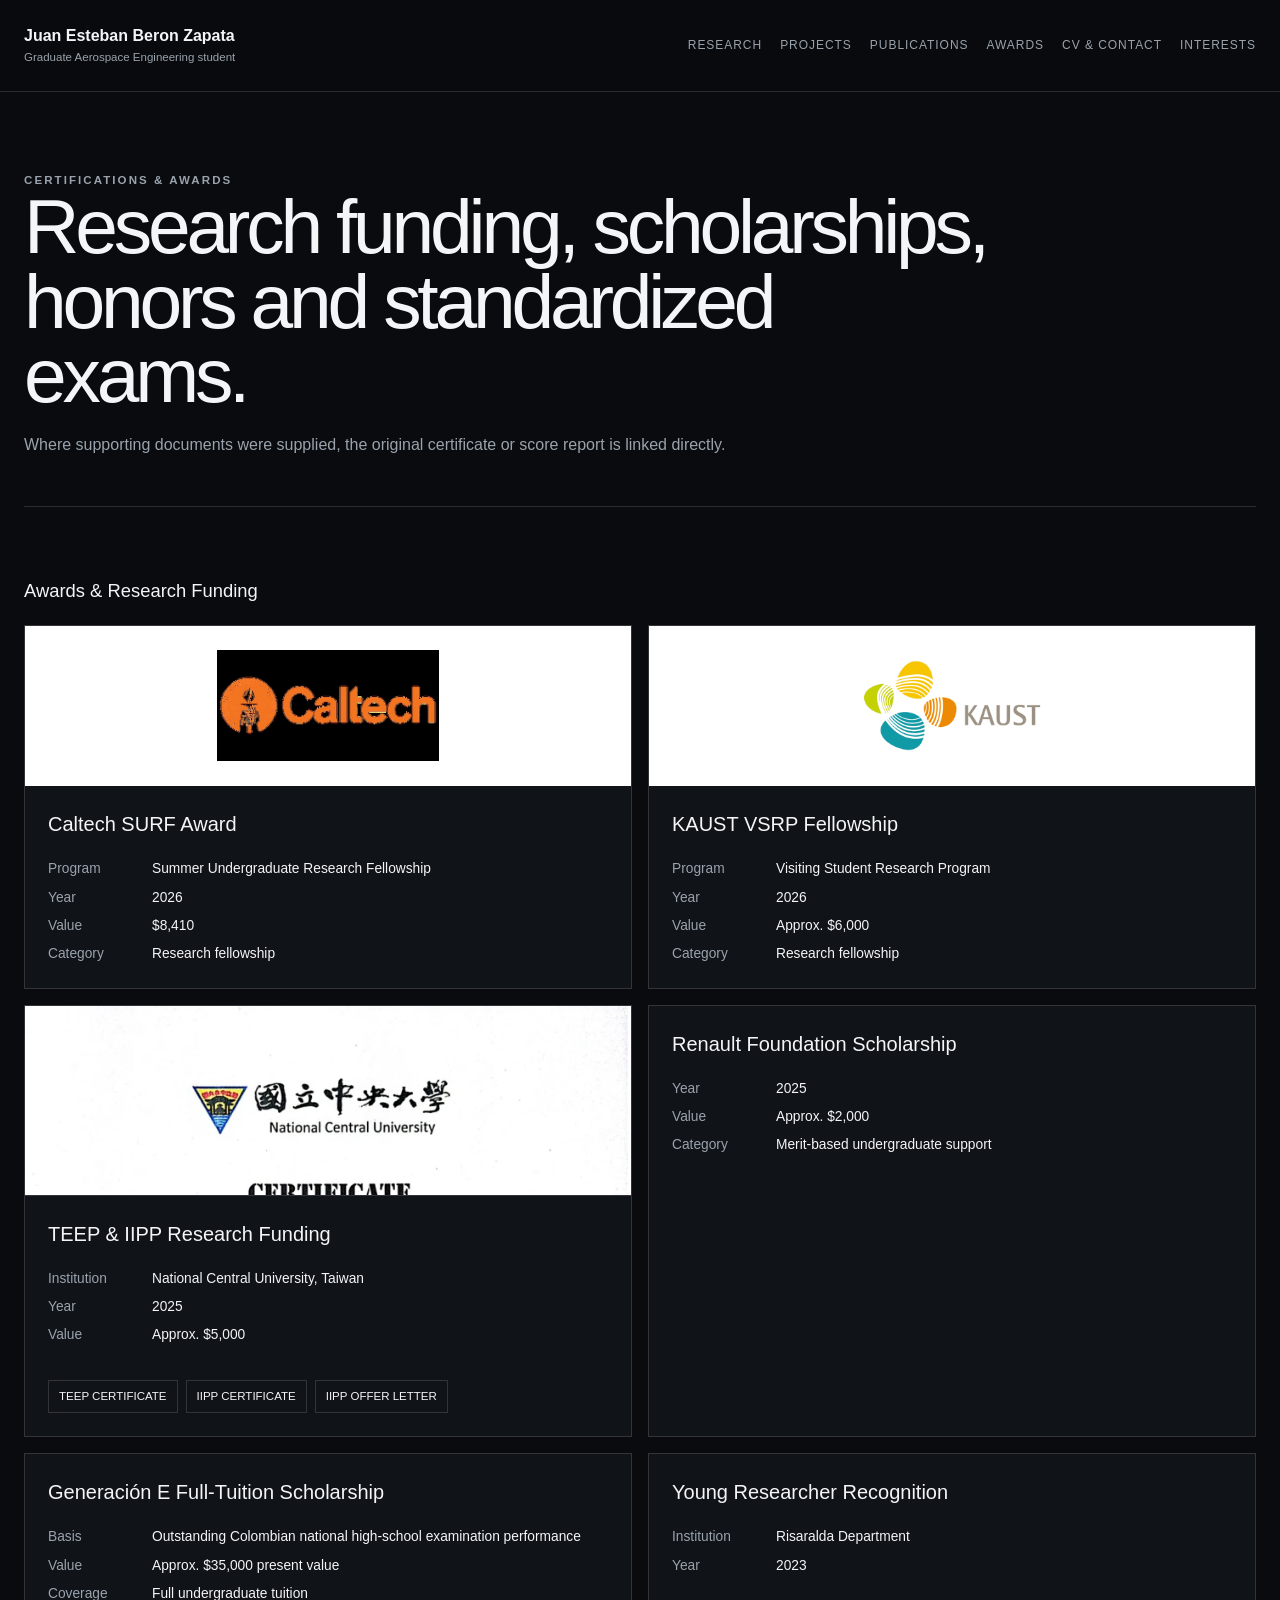
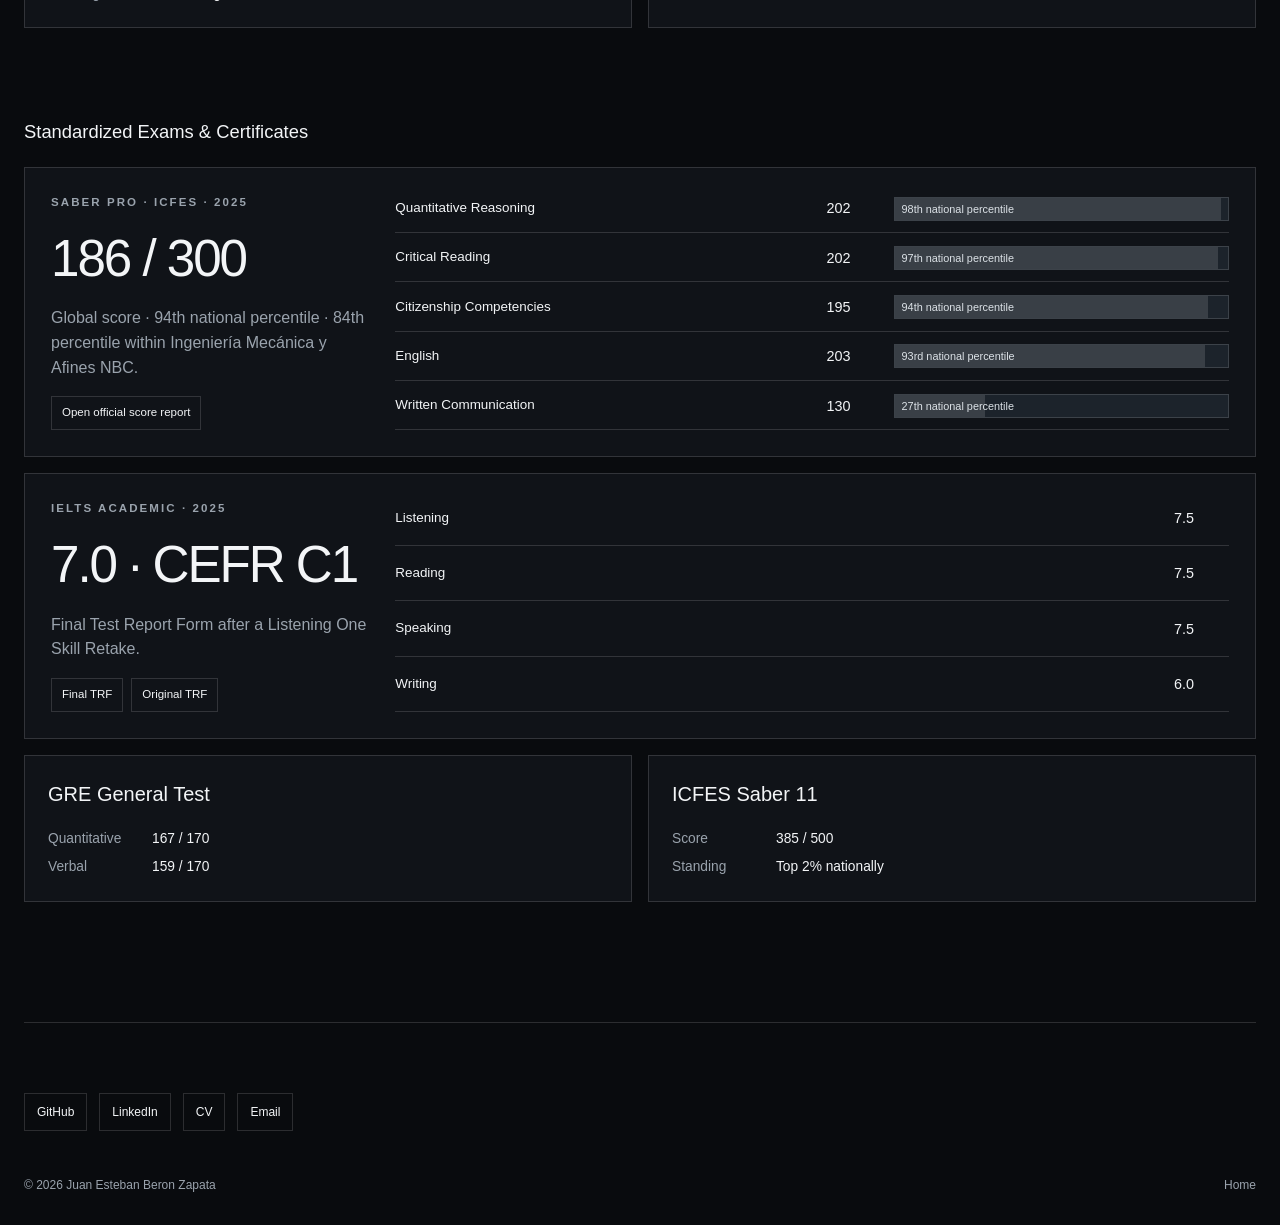
==== commit 6b14c45d: "Update portfolio to V7 with refined evidence-based project documentation" ====
--- a/awards.html
+++ b/awards.html
@@ -1,3 +1,4 @@
-<!doctype html><html lang="en"><head><meta charset="utf-8"><meta name="viewport" content="width=device-width,initial-scale=1"><meta name="description" content="Awards, funding, scholarships and standardized exams."><title>Awards & Certifications | Juan Esteban Beron Zapata</title><link rel="stylesheet" href="style.css"></head><body><header class="page-top"><div class="shell page-top__row"><a class="brand" href="index.html">Juan Esteban Beron Zapata<small>Aerospace &amp; Autonomous Systems</small></a><nav class="nav"><a href="research.html">Research</a><a href="projects.html">Projects</a><a href="publications.html">Publications</a><a href="awards.html">Awards</a><a href="contact.html">CV &amp; Contact</a><a href="interests.html">Interests</a></nav></div></header><section class="page-hero shell"><div class="kicker">CERTIFICATIONS &amp; AWARDS</div><h1>Research funding, scholarships, honors and standardized exams.</h1><p>Where supporting documents were supplied, the original certificate or score report is linked directly.</p></section>
-<section class="section shell"><h2 class="subsection-title">Awards &amp; Research Funding</h2><div class="awards-grid"><article class="award award--brand"><img src="assets/logos/caltech.webp" alt="Caltech"><div><h2>Caltech SURF Award</h2><dl><dt>Program</dt><dd>Summer Undergraduate Research Fellowship</dd><dt>Year</dt><dd>2026</dd><dt>Value</dt><dd>$8,410</dd><dt>Category</dt><dd>Research fellowship</dd></dl></div></article><article class="award award--brand"><img src="assets/logos/kaust-official.png" alt="KAUST"><div><h2>KAUST VSRP Fellowship</h2><dl><dt>Program</dt><dd>Visiting Student Research Program</dd><dt>Year</dt><dd>2026</dd><dt>Value</dt><dd>Approx. $6,000</dd><dt>Category</dt><dd>Research fellowship</dd></dl></div></article><article class="award award--image"><img src="assets/images/awards/teep-certificate.webp" alt="TEEP certificate"><div><h2>TEEP &amp; IIPP Research Funding</h2><dl><dt>Institution</dt><dd>National Central University, Taiwan</dd><dt>Year</dt><dd>2025</dd><dt>Value</dt><dd>Approx. $5,000</dd></dl><div class="award-links"><a href="assets/documents/NCU_TEEP_Certificate.pdf" target="_blank">TEEP certificate</a><a href="assets/documents/NCU_IIPP_Certificate.pdf" target="_blank">IIPP certificate</a><a href="assets/documents/NCU_IIPP_Offer_Letter.pdf" target="_blank">IIPP offer letter</a></div></div></article><article class="award"><h2>Renault Foundation Scholarship</h2><dl><dt>Year</dt><dd>2025</dd><dt>Value</dt><dd>Approx. $2,000</dd><dt>Category</dt><dd>Merit-based undergraduate support</dd></dl></article><article class="award"><h2>Generación E Full-Tuition Scholarship</h2><dl><dt>Basis</dt><dd>Outstanding Colombian national high-school examination performance</dd><dt>Value</dt><dd>Approx. $35,000 present value</dd><dt>Coverage</dt><dd>Full undergraduate tuition</dd></dl></article><article class="award"><h2>Young Researcher Recognition</h2><dl><dt>Institution</dt><dd>Risaralda Department</dd><dt>Year</dt><dd>2023</dd></dl></article></div></section>
-<section class="section shell section--compact"><h2 class="subsection-title">Standardized Exams &amp; Certificates</h2><div class="exam-feature"><div><div class="kicker">SABER PRO · ICFES · 2025</div><h2>186 / 300</h2><p>Global score · 94th national percentile · 84th percentile within Ingeniería Mecánica y Afines NBC.</p><div class="award-links"><a href="assets/documents/Saber_Pro_2025_Result.pdf" target="_blank">Open official score report</a></div></div><div class="score-list"><div><span>Quantitative Reasoning</span><b>202</b><i style="--p:98%">98th national percentile</i></div><div><span>Critical Reading</span><b>202</b><i style="--p:97%">97th national percentile</i></div><div><span>Citizenship Competencies</span><b>195</b><i style="--p:94%">94th national percentile</i></div><div><span>English</span><b>203</b><i style="--p:93%">93rd national percentile</i></div><div><span>Written Communication</span><b>130</b><i style="--p:27%">27th national percentile</i></div></div></div><div class="exam-feature"><div><div class="kicker">IELTS ACADEMIC · 2025</div><h2>7.0 · CEFR C1</h2><p>Final Test Report Form after a Listening One Skill Retake.</p><div class="award-links"><a href="assets/documents/IELTS_One_Skill_Retake_2025.pdf" target="_blank">Final TRF</a><a href="assets/documents/IELTS_Original_2025.pdf" target="_blank">Original TRF</a></div></div><div class="score-list compact"><div><span>Listening</span><b>7.5</b></div><div><span>Reading</span><b>7.5</b></div><div><span>Speaking</span><b>7.5</b></div><div><span>Writing</span><b>6.0</b></div></div></div><div class="awards-grid exams-grid"><article class="award"><h2>GRE General Test</h2><dl><dt>Quantitative</dt><dd>167 / 170</dd><dt>Verbal</dt><dd>159 / 170</dd></dl></article><article class="award"><h2>ICFES Saber 11</h2><dl><dt>Score</dt><dd>385 / 500</dd><dt>Standing</dt><dd>Top 2% nationally</dd></dl></article></div></section><footer class="footer shell"><div class="footer__links"><a href="https://github.com/kosmicplane" target="_blank" rel="noopener">GitHub</a><a href="https://www.linkedin.com/in/juan-esteban-beron-7432712b3" target="_blank" rel="noopener">LinkedIn</a><a href="assets/documents/Juan_Beron_CV.pdf" target="_blank">CV</a><a href="mailto:juan.beron@upb.edu.co">Email</a></div><div class="footer__bottom"><span>© <span id="year"></span> Juan Esteban Beron Zapata</span><a href="index.html">Home</a></div></footer><script src="script.js"></script></body></html>+<!DOCTYPE html>
+<html lang="en"><head><meta charset="utf-8"/><meta content="width=device-width,initial-scale=1" name="viewport"/><meta content="Awards, funding, scholarships and standardized exams." name="description"/><title>Awards &amp; Certifications | Juan Esteban Beron Zapata</title><link href="style.css" rel="stylesheet"/></head><body><header class="page-top"><div class="shell page-top__row"><a class="brand" href="index.html">Juan Esteban Beron Zapata<small>Graduate Aerospace Engineering student</small></a><nav class="nav"><a href="research.html">Research</a><a href="projects.html">Projects</a><a href="publications.html">Publications</a><a href="awards.html">Awards</a><a href="contact.html">CV &amp; Contact</a><a href="interests.html">Interests</a></nav></div></header><section class="page-hero shell"><div class="kicker">CERTIFICATIONS &amp; AWARDS</div><h1>Research funding, scholarships, honors and standardized exams.</h1><p>Where supporting documents were supplied, the original certificate or score report is linked directly.</p></section>
+<section class="section shell"><h2 class="subsection-title">Awards &amp; Research Funding</h2><div class="awards-grid"><article class="award award--brand"><img alt="Caltech" src="assets/logos/caltech.webp"/><div><h2>Caltech SURF Award</h2><dl><dt>Program</dt><dd>Summer Undergraduate Research Fellowship</dd><dt>Year</dt><dd>2026</dd><dt>Value</dt><dd>$8,410</dd><dt>Category</dt><dd>Research fellowship</dd></dl></div></article><article class="award award--brand"><img alt="KAUST" src="assets/logos/kaust-official.png"/><div><h2>KAUST VSRP Fellowship</h2><dl><dt>Program</dt><dd>Visiting Student Research Program</dd><dt>Year</dt><dd>2026</dd><dt>Value</dt><dd>Approx. $6,000</dd><dt>Category</dt><dd>Research fellowship</dd></dl></div></article><article class="award award--image"><img alt="TEEP certificate" src="assets/images/awards/teep-certificate.webp"/><div><h2>TEEP &amp; IIPP Research Funding</h2><dl><dt>Institution</dt><dd>National Central University, Taiwan</dd><dt>Year</dt><dd>2025</dd><dt>Value</dt><dd>Approx. $5,000</dd></dl><div class="award-links"><a href="assets/documents/NCU_TEEP_Certificate.pdf" target="_blank">TEEP certificate</a><a href="assets/documents/NCU_IIPP_Certificate.pdf" target="_blank">IIPP certificate</a><a href="assets/documents/NCU_IIPP_Offer_Letter.pdf" target="_blank">IIPP offer letter</a></div></div></article><article class="award"><h2>Renault Foundation Scholarship</h2><dl><dt>Year</dt><dd>2025</dd><dt>Value</dt><dd>Approx. $2,000</dd><dt>Category</dt><dd>Merit-based undergraduate support</dd></dl></article><article class="award"><h2>Generación E Full-Tuition Scholarship</h2><dl><dt>Basis</dt><dd>Outstanding Colombian national high-school examination performance</dd><dt>Value</dt><dd>Approx. $35,000 present value</dd><dt>Coverage</dt><dd>Full undergraduate tuition</dd></dl></article><article class="award"><h2>Young Researcher Recognition</h2><dl><dt>Institution</dt><dd>Risaralda Department</dd><dt>Year</dt><dd>2023</dd></dl></article></div></section>
+<section class="section shell section--compact"><h2 class="subsection-title">Standardized Exams &amp; Certificates</h2><div class="exam-feature"><div><div class="kicker">SABER PRO · ICFES · 2025</div><h2>186 / 300</h2><p>Global score · 94th national percentile · 84th percentile within Ingeniería Mecánica y Afines NBC.</p><div class="award-links"><a href="assets/documents/Saber_Pro_2025_Result.pdf" target="_blank">Open official score report</a></div></div><div class="score-list"><div><span>Quantitative Reasoning</span><b>202</b><i style="--p:98%">98th national percentile</i></div><div><span>Critical Reading</span><b>202</b><i style="--p:97%">97th national percentile</i></div><div><span>Citizenship Competencies</span><b>195</b><i style="--p:94%">94th national percentile</i></div><div><span>English</span><b>203</b><i style="--p:93%">93rd national percentile</i></div><div><span>Written Communication</span><b>130</b><i style="--p:27%">27th national percentile</i></div></div></div><div class="exam-feature"><div><div class="kicker">IELTS ACADEMIC · 2025</div><h2>7.0 · CEFR C1</h2><p>Final Test Report Form after a Listening One Skill Retake.</p><div class="award-links"><a href="assets/documents/IELTS_One_Skill_Retake_2025.pdf" target="_blank">Final TRF</a><a href="assets/documents/IELTS_Original_2025.pdf" target="_blank">Original TRF</a></div></div><div class="score-list compact"><div><span>Listening</span><b>7.5</b></div><div><span>Reading</span><b>7.5</b></div><div><span>Speaking</span><b>7.5</b></div><div><span>Writing</span><b>6.0</b></div></div></div><div class="awards-grid exams-grid"><article class="award"><h2>GRE General Test</h2><dl><dt>Quantitative</dt><dd>167 / 170</dd><dt>Verbal</dt><dd>159 / 170</dd></dl></article><article class="award"><h2>ICFES Saber 11</h2><dl><dt>Score</dt><dd>385 / 500</dd><dt>Standing</dt><dd>Top 2% nationally</dd></dl></article></div></section><footer class="footer shell"><div class="footer__links"><a href="https://github.com/kosmicplane" rel="noopener" target="_blank">GitHub</a><a href="https://www.linkedin.com/in/juan-esteban-beron-7432712b3" rel="noopener" target="_blank">LinkedIn</a><a href="assets/documents/Juan_Beron_CV.pdf" target="_blank">CV</a><a href="mailto:juan.beron@upb.edu.co">Email</a></div><div class="footer__bottom"><span>© <span id="year"></span> Juan Esteban Beron Zapata</span><a href="index.html">Home</a></div></footer><script src="script.js"></script></body></html>
--- a/style.css
+++ b/style.css
@@ -44,3 +44,6 @@
 .technical-chapter{display:grid;grid-template-columns:54px 1fr;gap:20px;border-top:1px solid var(--line);padding:24px 0}.technical-chapter:first-of-type{margin-top:12px}.chapter-index{font-size:.74rem;color:var(--muted);letter-spacing:.12em;padding-top:4px}.technical-chapter h3{font-size:1.22rem;font-weight:500;margin-bottom:8px}.technical-chapter p{color:#d3d9df;font-size:.92rem;max-width:920px}.process-grid{display:grid;grid-template-columns:repeat(3,1fr);gap:10px;margin:24px 0}.process-grid>div{border:1px solid var(--line);background:#0f1318;padding:15px;min-height:120px}.process-grid b{display:block;color:#78838e;font-size:.68rem;letter-spacing:.11em;text-transform:uppercase}.process-grid strong{display:block;font-size:.95rem;font-weight:500;margin-top:10px}.process-grid span{display:block;color:var(--muted);font-size:.76rem;margin-top:6px}.evidence-wall{display:grid;grid-template-columns:repeat(3,1fr);gap:10px;margin:24px 0}.evidence-wall figure{border:1px solid var(--line);background:#0b0e12;display:flex;flex-direction:column;min-height:220px}.evidence-wall img{width:100%;height:230px;object-fit:contain;background:#f4f5f6}.evidence-wall figcaption{padding:9px 11px;color:var(--muted);font-size:.7rem;border-top:1px solid var(--line)}.split-track{display:grid;grid-template-columns:1fr 1.25fr;gap:24px;margin-top:30px;padding-top:24px;border-top:1px solid var(--line)}.split-track h3{font-size:1.3rem;font-weight:500;margin:8px 0 10px}.split-track p{color:#ccd3da;font-size:.9rem}.schematic{display:flex;align-items:center;justify-content:center;gap:10px;flex-wrap:wrap;margin-top:25px;border:1px solid var(--line);padding:24px;background:#0f1318}.schematic-node{border:1px solid var(--line2);padding:14px 16px;min-width:150px;text-align:center;font-size:.82rem}.preview-diagram{display:grid;place-items:center;background:linear-gradient(135deg,#12171d,#242c34)!important}.preview-diagram span{font-size:1.05rem;letter-spacing:.12em;line-height:1.4;text-align:center;color:#c9d1d8}.modal__body>.source-note{margin:10px 0 22px}.evidence-wall+.detail-section{margin-top:26px}.technical-chapter .evidence-grid{margin-top:18px}.technical-chapter .equation{margin-top:10px}.project-card .card-preview img{filter:grayscale(.35)}.experience-card .card-preview img{filter:grayscale(.45)}
 @media(max-width:980px){.process-grid{grid-template-columns:repeat(2,1fr)}.evidence-wall{grid-template-columns:repeat(2,1fr)}.split-track{grid-template-columns:1fr}}
 @media(max-width:620px){.technical-chapter{grid-template-columns:1fr}.chapter-index{padding:0}.process-grid,.evidence-wall{grid-template-columns:1fr}.evidence-wall img{height:auto;max-height:420px}}
+
+/* V7 academic presentation refinements */
+.reference-list,.academic-note{margin-top:22px;padding:16px 18px;border-left:2px solid rgba(255,255,255,.28);background:rgba(255,255,255,.025);color:#cfd5da}.reference-list strong,.academic-note strong{display:block;margin-bottom:7px;color:#f2f4f6;font-size:.82rem;letter-spacing:.04em}.reference-list span,.academic-note{font-size:.86rem;line-height:1.65}.modal__body .video-grid video{background:#050607}.modal__body .video-grid figcaption{font-size:.76rem;color:var(--muted);line-height:1.45}.modal__body .evidence-wall figcaption,.modal__body .evidence-grid figcaption{line-height:1.45}.research-question strong{line-height:1.35}.equation{overflow-x:auto;padding-bottom:4px}.detail-section p{max-width:78ch}.project-card .card-info p{max-width:82ch}
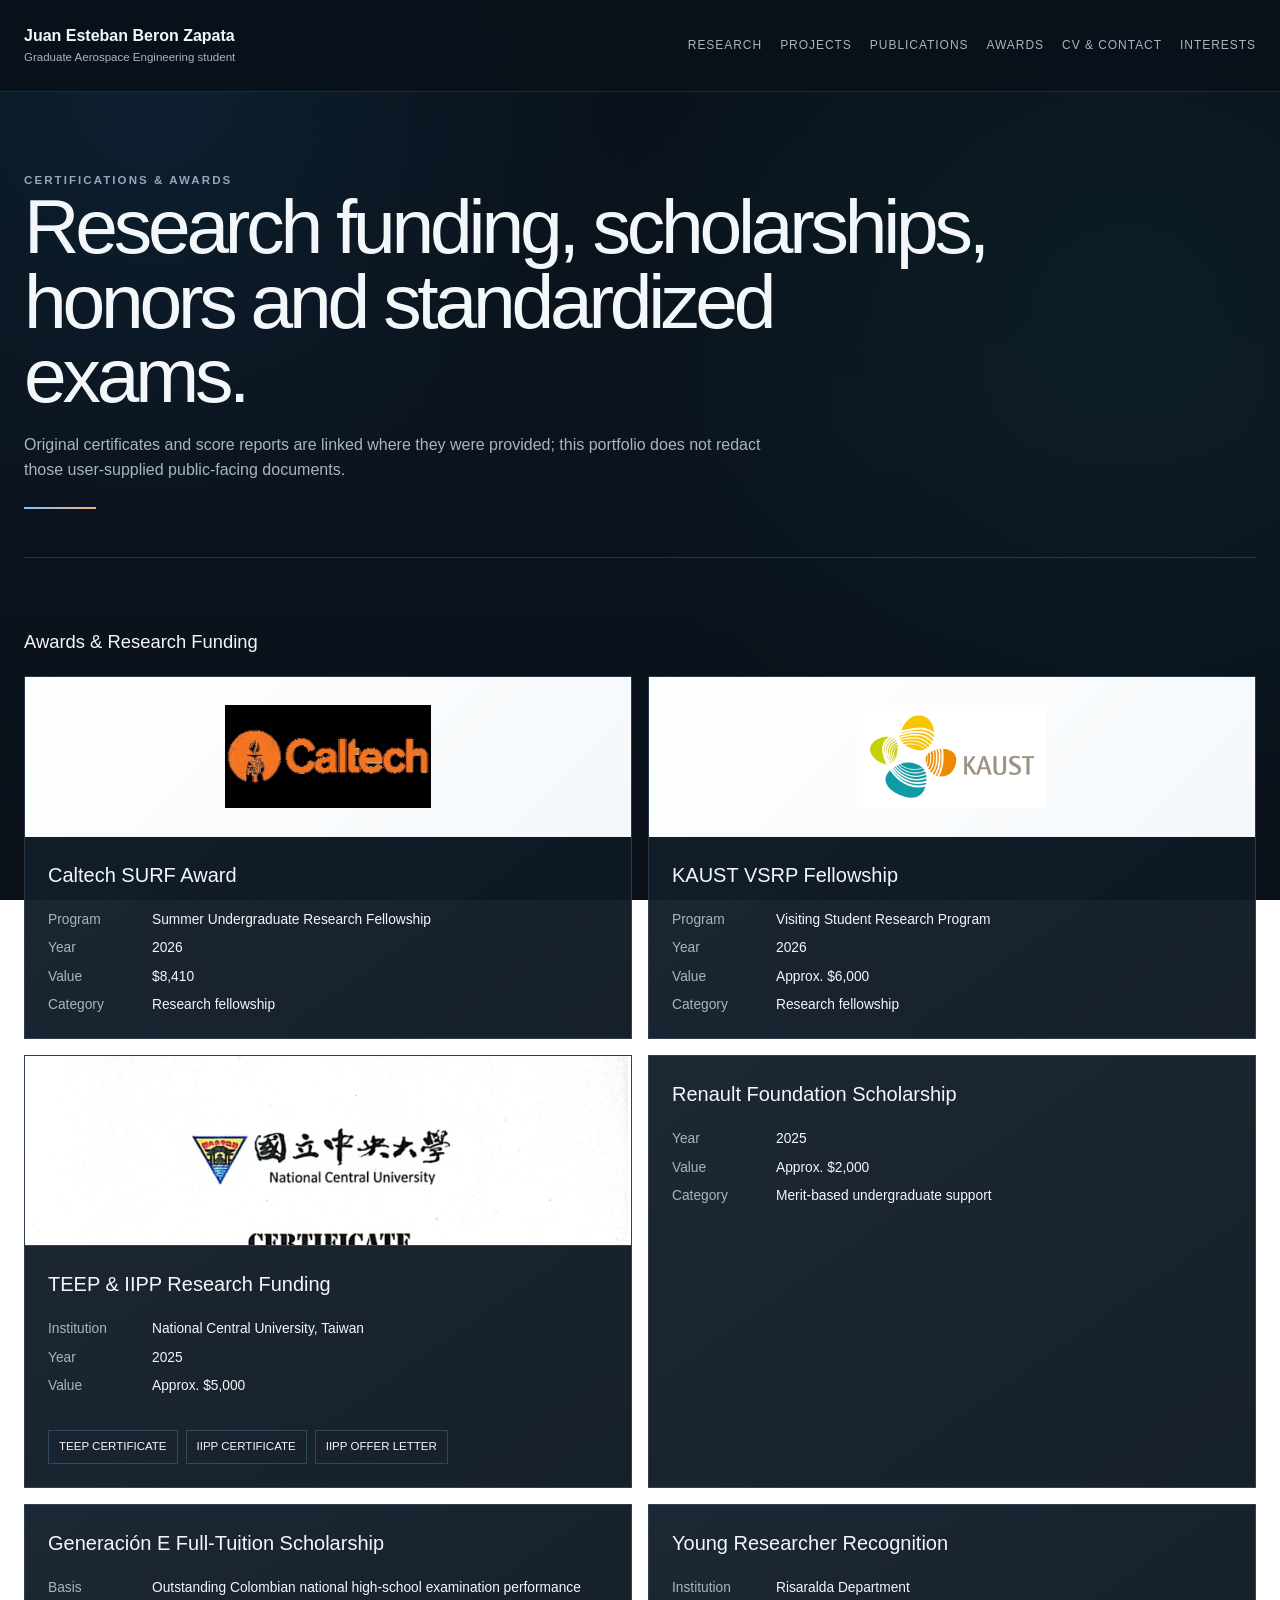
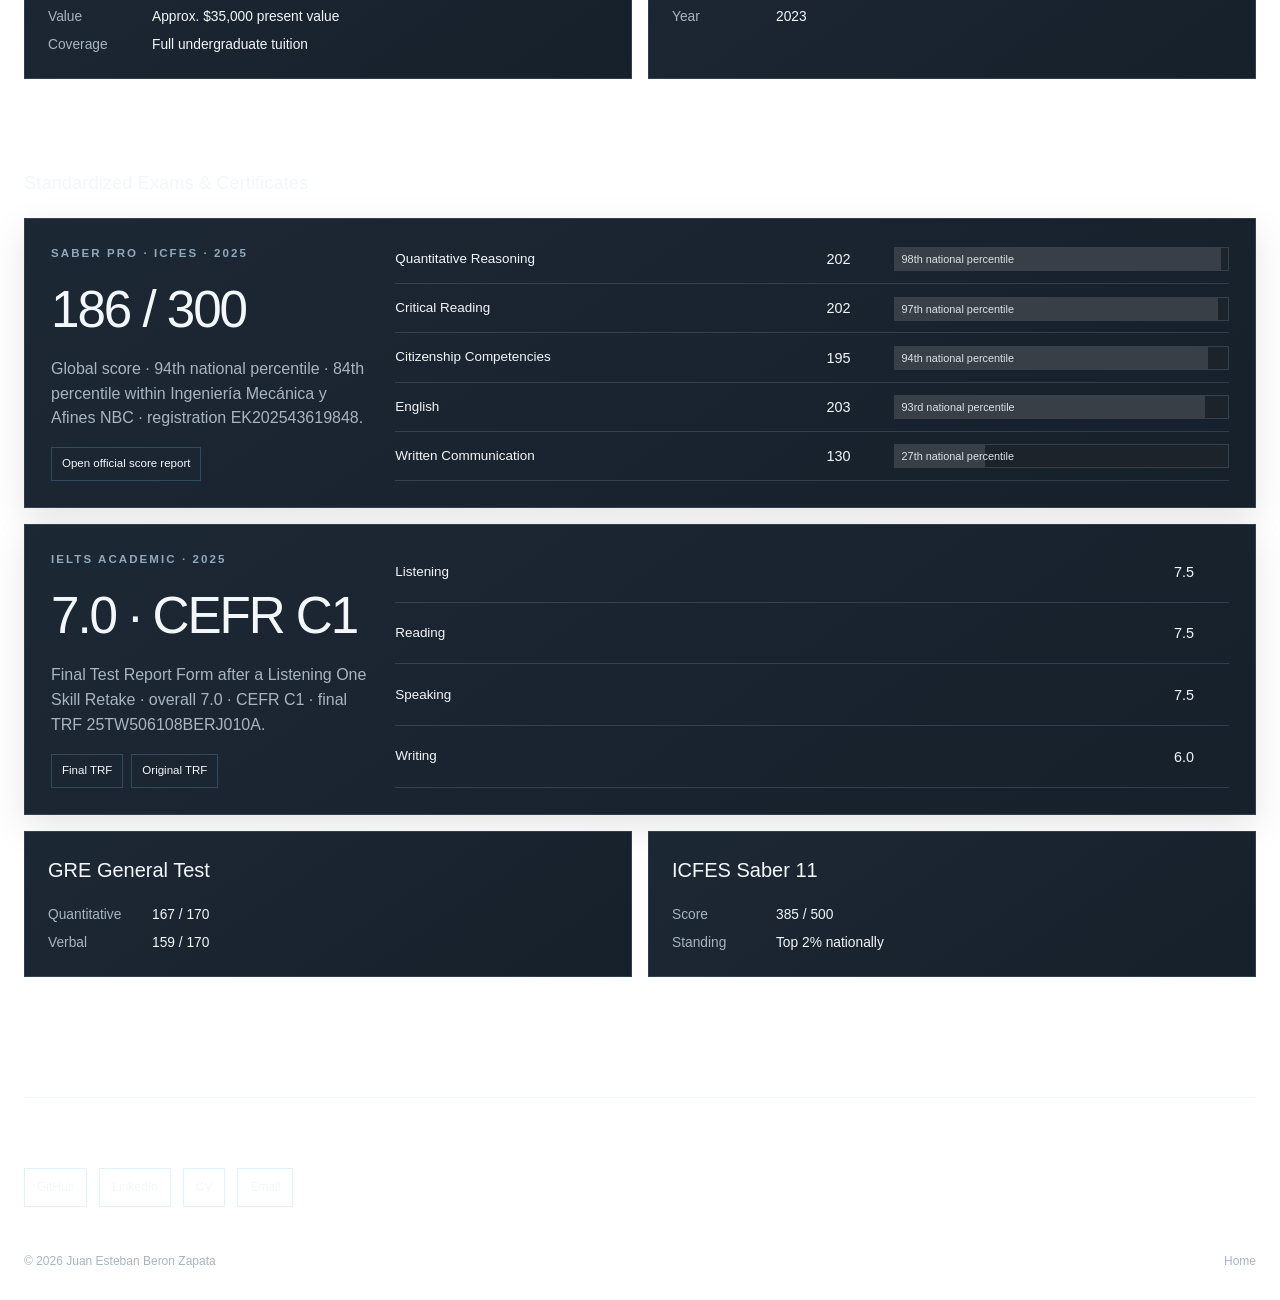
==== commit 436a8b02: "Update portfolio to V8 final" ====
--- a/awards.html
+++ b/awards.html
@@ -1,4 +1,5 @@
 <!DOCTYPE html>
-<html lang="en"><head><meta charset="utf-8"/><meta content="width=device-width,initial-scale=1" name="viewport"/><meta content="Awards, funding, scholarships and standardized exams." name="description"/><title>Awards &amp; Certifications | Juan Esteban Beron Zapata</title><link href="style.css" rel="stylesheet"/></head><body><header class="page-top"><div class="shell page-top__row"><a class="brand" href="index.html">Juan Esteban Beron Zapata<small>Graduate Aerospace Engineering student</small></a><nav class="nav"><a href="research.html">Research</a><a href="projects.html">Projects</a><a href="publications.html">Publications</a><a href="awards.html">Awards</a><a href="contact.html">CV &amp; Contact</a><a href="interests.html">Interests</a></nav></div></header><section class="page-hero shell"><div class="kicker">CERTIFICATIONS &amp; AWARDS</div><h1>Research funding, scholarships, honors and standardized exams.</h1><p>Where supporting documents were supplied, the original certificate or score report is linked directly.</p></section>
+
+<html lang="en"><head><meta charset="utf-8"/><meta content="width=device-width,initial-scale=1" name="viewport"/><meta content="Awards, funding, scholarships and standardized exams." name="description"/><title>Awards &amp; Certifications | Juan Esteban Beron Zapata</title><link href="style.css" rel="stylesheet"/></head><body><header class="page-top"><div class="shell page-top__row"><a class="brand" href="index.html">Juan Esteban Beron Zapata<small>Graduate Aerospace Engineering student</small></a><nav class="nav"><a href="research.html">Research</a><a href="projects.html">Projects</a><a href="publications.html">Publications</a><a href="awards.html">Awards</a><a href="contact.html">CV &amp; Contact</a><a href="interests.html">Interests</a></nav></div></header><section class="page-hero shell"><div class="kicker">CERTIFICATIONS &amp; AWARDS</div><h1>Research funding, scholarships, honors and standardized exams.</h1><p>Original certificates and score reports are linked where they were provided; this portfolio does not redact those user-supplied public-facing documents.</p></section>
 <section class="section shell"><h2 class="subsection-title">Awards &amp; Research Funding</h2><div class="awards-grid"><article class="award award--brand"><img alt="Caltech" src="assets/logos/caltech.webp"/><div><h2>Caltech SURF Award</h2><dl><dt>Program</dt><dd>Summer Undergraduate Research Fellowship</dd><dt>Year</dt><dd>2026</dd><dt>Value</dt><dd>$8,410</dd><dt>Category</dt><dd>Research fellowship</dd></dl></div></article><article class="award award--brand"><img alt="KAUST" src="assets/logos/kaust-official.png"/><div><h2>KAUST VSRP Fellowship</h2><dl><dt>Program</dt><dd>Visiting Student Research Program</dd><dt>Year</dt><dd>2026</dd><dt>Value</dt><dd>Approx. $6,000</dd><dt>Category</dt><dd>Research fellowship</dd></dl></div></article><article class="award award--image"><img alt="TEEP certificate" src="assets/images/awards/teep-certificate.webp"/><div><h2>TEEP &amp; IIPP Research Funding</h2><dl><dt>Institution</dt><dd>National Central University, Taiwan</dd><dt>Year</dt><dd>2025</dd><dt>Value</dt><dd>Approx. $5,000</dd></dl><div class="award-links"><a href="assets/documents/NCU_TEEP_Certificate.pdf" target="_blank">TEEP certificate</a><a href="assets/documents/NCU_IIPP_Certificate.pdf" target="_blank">IIPP certificate</a><a href="assets/documents/NCU_IIPP_Offer_Letter.pdf" target="_blank">IIPP offer letter</a></div></div></article><article class="award"><h2>Renault Foundation Scholarship</h2><dl><dt>Year</dt><dd>2025</dd><dt>Value</dt><dd>Approx. $2,000</dd><dt>Category</dt><dd>Merit-based undergraduate support</dd></dl></article><article class="award"><h2>Generación E Full-Tuition Scholarship</h2><dl><dt>Basis</dt><dd>Outstanding Colombian national high-school examination performance</dd><dt>Value</dt><dd>Approx. $35,000 present value</dd><dt>Coverage</dt><dd>Full undergraduate tuition</dd></dl></article><article class="award"><h2>Young Researcher Recognition</h2><dl><dt>Institution</dt><dd>Risaralda Department</dd><dt>Year</dt><dd>2023</dd></dl></article></div></section>
-<section class="section shell section--compact"><h2 class="subsection-title">Standardized Exams &amp; Certificates</h2><div class="exam-feature"><div><div class="kicker">SABER PRO · ICFES · 2025</div><h2>186 / 300</h2><p>Global score · 94th national percentile · 84th percentile within Ingeniería Mecánica y Afines NBC.</p><div class="award-links"><a href="assets/documents/Saber_Pro_2025_Result.pdf" target="_blank">Open official score report</a></div></div><div class="score-list"><div><span>Quantitative Reasoning</span><b>202</b><i style="--p:98%">98th national percentile</i></div><div><span>Critical Reading</span><b>202</b><i style="--p:97%">97th national percentile</i></div><div><span>Citizenship Competencies</span><b>195</b><i style="--p:94%">94th national percentile</i></div><div><span>English</span><b>203</b><i style="--p:93%">93rd national percentile</i></div><div><span>Written Communication</span><b>130</b><i style="--p:27%">27th national percentile</i></div></div></div><div class="exam-feature"><div><div class="kicker">IELTS ACADEMIC · 2025</div><h2>7.0 · CEFR C1</h2><p>Final Test Report Form after a Listening One Skill Retake.</p><div class="award-links"><a href="assets/documents/IELTS_One_Skill_Retake_2025.pdf" target="_blank">Final TRF</a><a href="assets/documents/IELTS_Original_2025.pdf" target="_blank">Original TRF</a></div></div><div class="score-list compact"><div><span>Listening</span><b>7.5</b></div><div><span>Reading</span><b>7.5</b></div><div><span>Speaking</span><b>7.5</b></div><div><span>Writing</span><b>6.0</b></div></div></div><div class="awards-grid exams-grid"><article class="award"><h2>GRE General Test</h2><dl><dt>Quantitative</dt><dd>167 / 170</dd><dt>Verbal</dt><dd>159 / 170</dd></dl></article><article class="award"><h2>ICFES Saber 11</h2><dl><dt>Score</dt><dd>385 / 500</dd><dt>Standing</dt><dd>Top 2% nationally</dd></dl></article></div></section><footer class="footer shell"><div class="footer__links"><a href="https://github.com/kosmicplane" rel="noopener" target="_blank">GitHub</a><a href="https://www.linkedin.com/in/juan-esteban-beron-7432712b3" rel="noopener" target="_blank">LinkedIn</a><a href="assets/documents/Juan_Beron_CV.pdf" target="_blank">CV</a><a href="mailto:juan.beron@upb.edu.co">Email</a></div><div class="footer__bottom"><span>© <span id="year"></span> Juan Esteban Beron Zapata</span><a href="index.html">Home</a></div></footer><script src="script.js"></script></body></html>+<section class="section shell section--compact"><h2 class="subsection-title">Standardized Exams &amp; Certificates</h2><div class="exam-feature"><div><div class="kicker">SABER PRO · ICFES · 2025</div><h2>186 / 300</h2><p>Global score · 94th national percentile · 84th percentile within Ingeniería Mecánica y Afines NBC · registration EK202543619848.</p><div class="award-links"><a href="assets/documents/Saber_Pro_2025_Result.pdf" target="_blank">Open official score report</a></div></div><div class="score-list"><div><span>Quantitative Reasoning</span><b>202</b><i style="--p:98%">98th national percentile</i></div><div><span>Critical Reading</span><b>202</b><i style="--p:97%">97th national percentile</i></div><div><span>Citizenship Competencies</span><b>195</b><i style="--p:94%">94th national percentile</i></div><div><span>English</span><b>203</b><i style="--p:93%">93rd national percentile</i></div><div><span>Written Communication</span><b>130</b><i style="--p:27%">27th national percentile</i></div></div></div><div class="exam-feature"><div><div class="kicker">IELTS ACADEMIC · 2025</div><h2>7.0 · CEFR C1</h2><p>Final Test Report Form after a Listening One Skill Retake · overall 7.0 · CEFR C1 · final TRF 25TW506108BERJ010A.</p><div class="award-links"><a href="assets/documents/IELTS_One_Skill_Retake_2025.pdf" target="_blank">Final TRF</a><a href="assets/documents/IELTS_Original_2025.pdf" target="_blank">Original TRF</a></div></div><div class="score-list compact"><div><span>Listening</span><b>7.5</b></div><div><span>Reading</span><b>7.5</b></div><div><span>Speaking</span><b>7.5</b></div><div><span>Writing</span><b>6.0</b></div></div></div><div class="awards-grid exams-grid"><article class="award"><h2>GRE General Test</h2><dl><dt>Quantitative</dt><dd>167 / 170</dd><dt>Verbal</dt><dd>159 / 170</dd></dl></article><article class="award"><h2>ICFES Saber 11</h2><dl><dt>Score</dt><dd>385 / 500</dd><dt>Standing</dt><dd>Top 2% nationally</dd></dl></article></div></section><footer class="footer shell"><div class="footer__links"><a href="https://github.com/kosmicplane" rel="noopener" target="_blank">GitHub</a><a href="https://www.linkedin.com/in/juan-esteban-beron-7432712b3" rel="noopener" target="_blank">LinkedIn</a><a href="assets/documents/Juan_Beron_CV.pdf" target="_blank">CV</a><a href="mailto:juan.beron@upb.edu.co">Email</a></div><div class="footer__bottom"><span>© <span id="year"></span> Juan Esteban Beron Zapata</span><a href="index.html">Home</a></div></footer><script src="script.js"></script></body></html>
--- a/style.css
+++ b/style.css
@@ -47,3 +47,40 @@
 
 /* V7 academic presentation refinements */
 .reference-list,.academic-note{margin-top:22px;padding:16px 18px;border-left:2px solid rgba(255,255,255,.28);background:rgba(255,255,255,.025);color:#cfd5da}.reference-list strong,.academic-note strong{display:block;margin-bottom:7px;color:#f2f4f6;font-size:.82rem;letter-spacing:.04em}.reference-list span,.academic-note{font-size:.86rem;line-height:1.65}.modal__body .video-grid video{background:#050607}.modal__body .video-grid figcaption{font-size:.76rem;color:var(--muted);line-height:1.45}.modal__body .evidence-wall figcaption,.modal__body .evidence-grid figcaption{line-height:1.45}.research-question strong{line-height:1.35}.equation{overflow-x:auto;padding-bottom:4px}.detail-section p{max-width:78ch}.project-card .card-info p{max-width:82ch}
+
+
+/* ---------- V8 final visual system ---------- */
+:root{--bg:#0a111a;--panel:#111b27;--panel2:#172332;--text:#f4f7fa;--muted:#a8b5c1;--line:rgba(171,205,232,.17);--line2:rgba(159,203,235,.34);--accent:#72c7ff;--accent2:#f1b36d;--max:1240px}
+body{background:
+ radial-gradient(circle at 12% 8%,rgba(26,95,142,.18),transparent 30rem),
+ radial-gradient(circle at 88% 34%,rgba(24,128,131,.10),transparent 34rem),
+ linear-gradient(180deg,#09111a 0%,#0b131d 48%,#091018 100%);background-attachment:fixed}
+.kicker{color:#91a9bc}.page-top{background:rgba(8,16,25,.88);border-color:rgba(114,199,255,.16)}
+.page-hero{position:relative}.page-hero:after{content:"";display:block;width:72px;height:2px;background:linear-gradient(90deg,var(--accent),var(--accent2));margin-top:24px}
+.hero__overlay{background:linear-gradient(180deg,rgba(4,11,18,.34),rgba(4,10,16,.10) 42%,rgba(4,10,16,.72)),linear-gradient(90deg,rgba(7,21,32,.24),transparent 52%,rgba(7,20,30,.18))}
+.hero__identity{background:rgba(7,17,26,.48);border-color:rgba(171,220,255,.48)}
+.hero__center{width:min(1050px,calc(100% - 48px));text-shadow:0 3px 24px rgba(0,0,0,.45)}
+.hero__center strong{letter-spacing:.055em}.hero__center span{color:rgba(237,246,252,.82);font-size:clamp(.78rem,1.2vw,1rem);letter-spacing:.025em}
+.about-human{border-left:2px solid var(--accent2);padding-left:15px;color:#c7d2db!important}
+.portrait{background:#101b26;border-color:rgba(114,199,255,.25);box-shadow:0 18px 55px rgba(0,0,0,.18)}
+.tile{border-color:rgba(160,203,233,.18)}.tile:before{filter:saturate(.88) brightness(.72);transition:transform .45s ease,filter .45s ease}.tile:after{background:linear-gradient(180deg,rgba(6,16,25,.18),rgba(6,14,22,.88))}.tile:hover:before{transform:scale(1.055);filter:saturate(1.08) brightness(.90)}.tile:hover{box-shadow:inset 0 0 0 1px rgba(114,199,255,.28)}
+.tile h3{color:#fff}.tile p{color:rgba(240,247,252,.76)}
+.logo-strip{background:linear-gradient(135deg,#edf5fa 0%,#f8fbfd 56%,#fff7ec 100%);color:#172330;border-color:rgba(21,54,75,.14)}
+.logo-strip .kicker{color:#537083}.logo-strip p{color:#5c6e7d}.logo-track{gap:52px}.logo-track img{width:160px;height:70px;filter:none!important;opacity:1!important;background:#fff!important;border:1px solid rgba(18,56,82,.10);border-radius:12px;padding:10px 14px;box-shadow:0 8px 25px rgba(42,72,94,.08)}
+.experience-card,.project-card,.award,.contact-box,.exam-feature{background:linear-gradient(145deg,rgba(19,31,44,.96),rgba(13,23,34,.96));border-color:rgba(142,190,224,.18)}
+.project-card .card-preview img,.experience-card .card-preview img{filter:saturate(.9) brightness(.9)!important}.experience-card:hover,.project-card:hover{border-color:rgba(114,199,255,.52);box-shadow:0 10px 34px rgba(0,0,0,.18)}
+.card-chips span,.tag,.mini-metrics span{border-color:rgba(114,199,255,.23);background:rgba(78,153,205,.07);color:#c8dbea}
+.modal__dialog{background:linear-gradient(160deg,#0d1721,#0b131c);border-color:rgba(132,191,230,.30);box-shadow:0 35px 90px rgba(0,0,0,.48)}
+.research-question{border-left-color:var(--accent);background:rgba(54,129,178,.07)}
+.technical-chapter,.detail-section{min-width:0}.compact-chapter{padding-top:18px;padding-bottom:18px}
+.process-grid>div{min-width:0;overflow:hidden}.process-grid span,.process-grid strong{overflow-wrap:anywhere}.process-grid--two{grid-template-columns:repeat(2,minmax(0,1fr))!important}
+.evidence-wall figure,.evidence-grid figure{background:#0b141d;border-color:rgba(151,197,227,.17)}
+.evidence-wall img,.evidence-grid img{background:#f4f7f9}.evidence-wall figcaption,.evidence-grid figcaption{color:#aebbc6}
+.embedded-evidence{margin:22px 0 4px;padding:18px;border:1px solid rgba(114,199,255,.18);background:linear-gradient(135deg,rgba(42,99,139,.09),rgba(22,35,48,.35))}.embedded-evidence h4{font-size:1rem;font-weight:500;margin-bottom:7px;color:#eef7fd}.embedded-evidence p{color:#bdcbd6!important;font-size:.86rem;max-width:86ch}.embedded-evidence figure{margin-top:14px}.embedded-evidence video{display:block;width:100%;max-height:610px;aspect-ratio:16/9;object-fit:contain;background:#05090d;border:1px solid var(--line)}.embedded-evidence figcaption{font-size:.75rem;color:#9eafbc;margin-top:8px}
+.video-grid--two{grid-template-columns:repeat(2,minmax(0,1fr))!important}.video-grid video{object-fit:contain}
+.reference-list,.academic-note{border-left-color:rgba(114,199,255,.5);background:rgba(69,126,165,.055)}
+.doc-links a,.award-links a,.cv-button,.footer__links a{border-color:rgba(114,199,255,.23)}.doc-links a:hover,.award-links a:hover,.cv-button:hover,.footer__links a:hover{background:rgba(114,199,255,.08);border-color:rgba(114,199,255,.52)}
+.interest{gap:36px;padding:46px 0}.interest h2{letter-spacing:-.025em}.interest-gallery{grid-template-columns:repeat(2,minmax(0,1fr));gap:12px}.interest-gallery img{aspect-ratio:4/3;border-color:rgba(114,199,255,.20);border-radius:4px}.interest-gallery--travel{grid-template-columns:repeat(3,minmax(0,1fr))}.interest-gallery--travel img{aspect-ratio:3/4}.interest--fitness{align-items:center}.fitness-panel{min-height:240px;border:1px solid rgba(114,199,255,.18);background:linear-gradient(135deg,rgba(43,112,154,.14),rgba(241,179,109,.08));display:grid;grid-template-columns:repeat(3,1fr);place-items:center;gap:1px}.fitness-panel span{width:100%;height:100%;display:grid;place-items:center;border-right:1px solid rgba(114,199,255,.14);font-size:.78rem;letter-spacing:.16em;color:#c8d9e5}.fitness-panel span:last-child{border-right:0}
+.award--brand>img{background:linear-gradient(135deg,#fff,#f4f8fb);padding:28px}.exam-feature{box-shadow:0 12px 34px rgba(0,0,0,.10)}
+@media(max-width:900px){.video-grid--two,.process-grid--two{grid-template-columns:1fr!important}.interest-gallery--travel{grid-template-columns:repeat(2,1fr)}.fitness-panel{grid-template-columns:1fr}.fitness-panel span{min-height:90px;border-right:0;border-bottom:1px solid rgba(114,199,255,.14)}.fitness-panel span:last-child{border-bottom:0}}
+@media(max-width:620px){.hero__center strong{font-size:1.65rem}.hero__center span{font-size:.72rem}.interest-gallery,.interest-gallery--travel{grid-template-columns:1fr}}
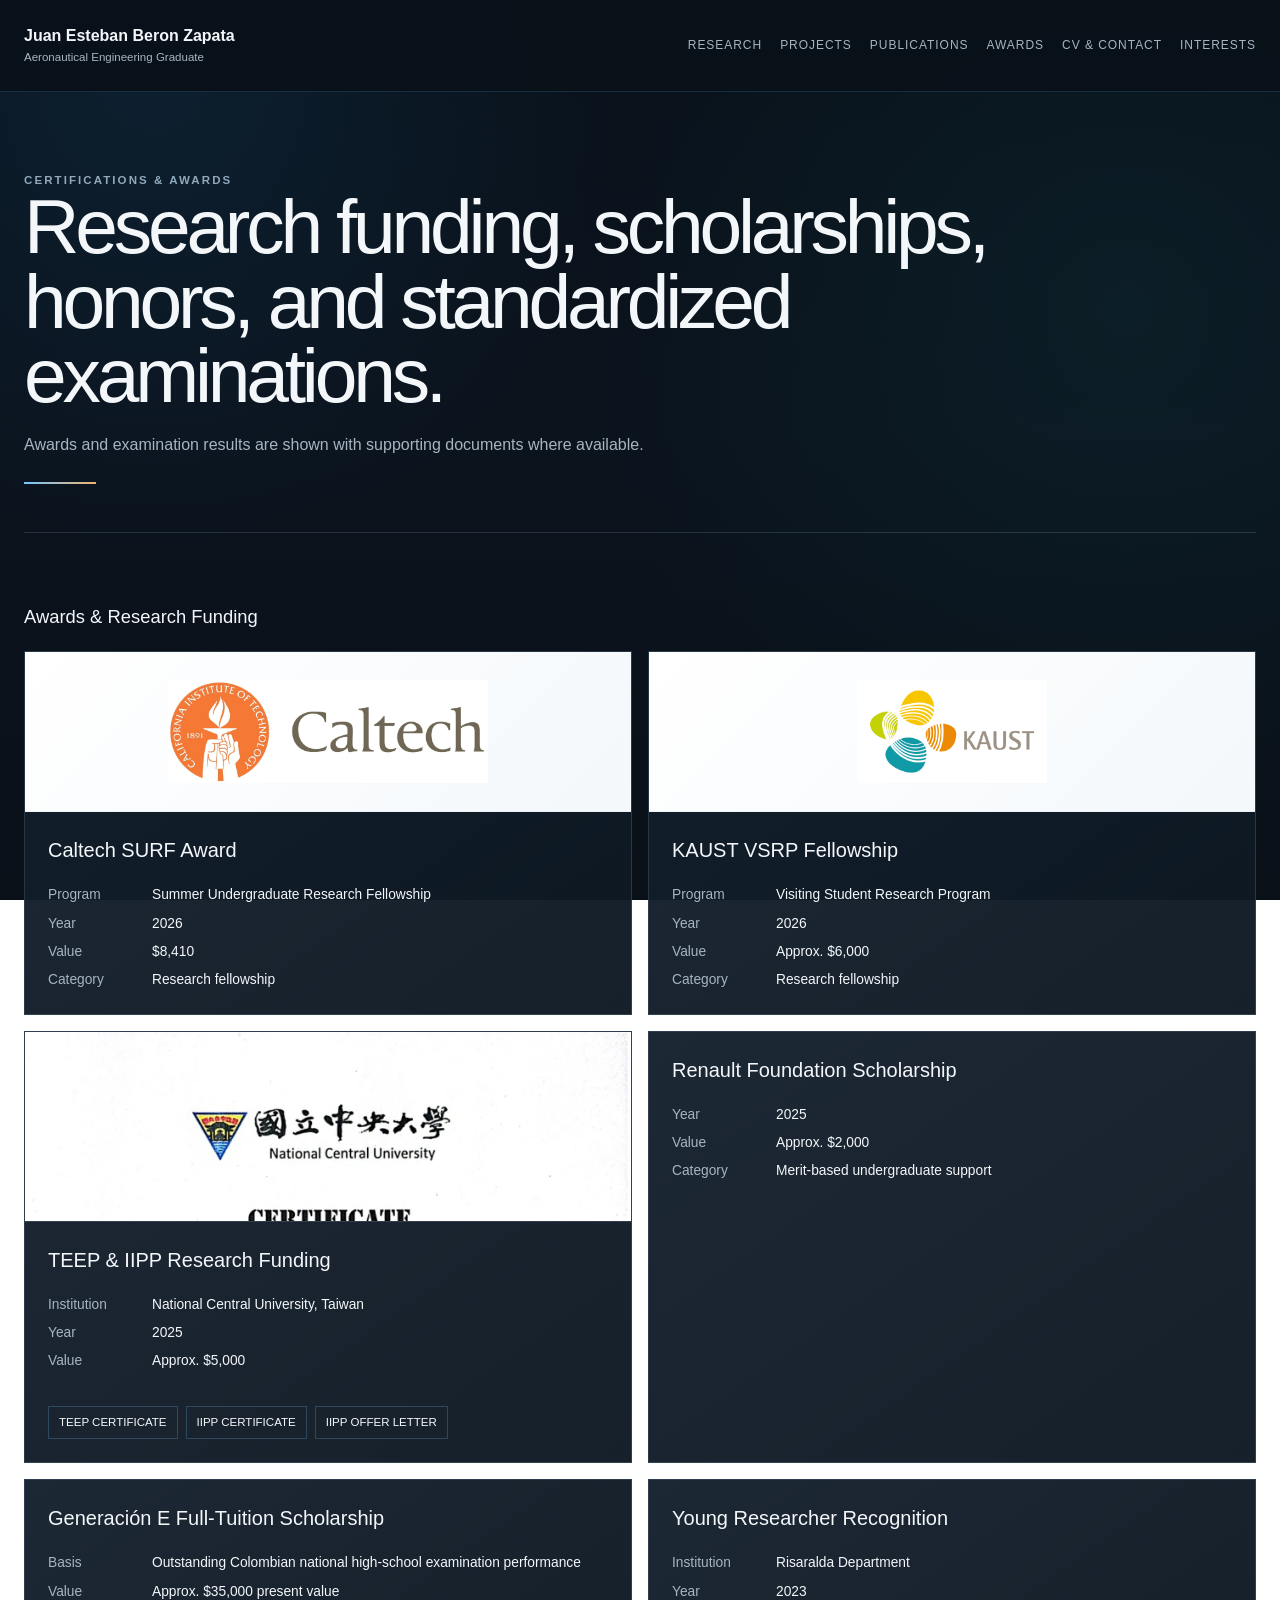
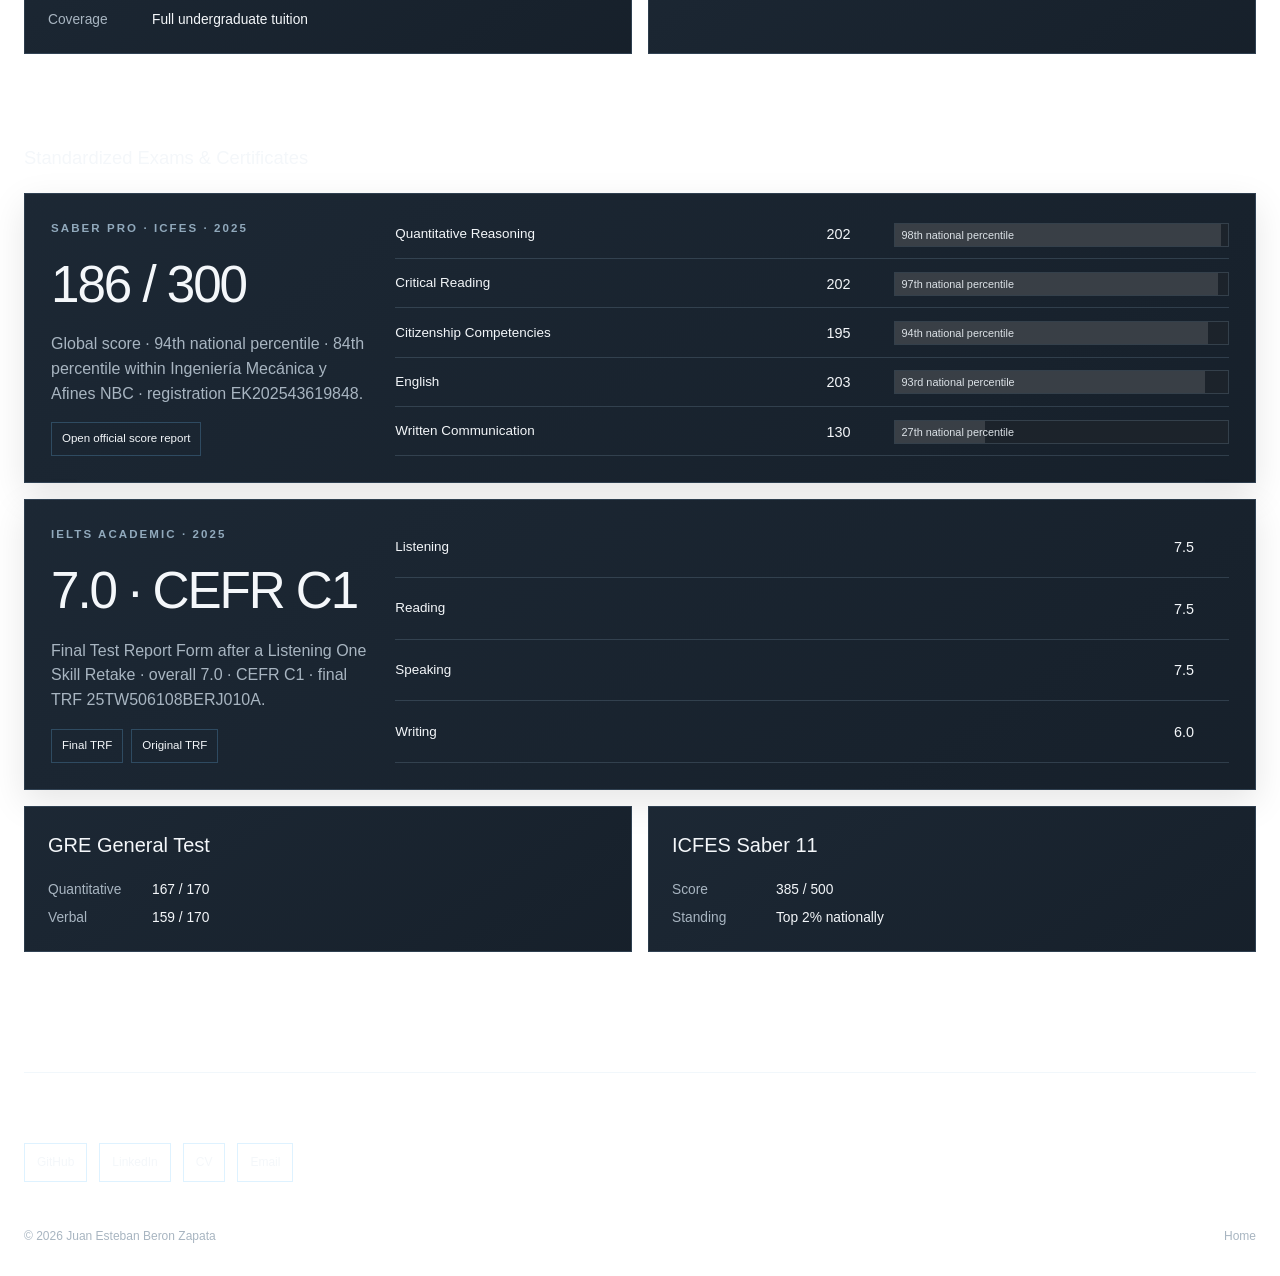
==== commit 2915fdec: "Deploy final V9 professional portfolio" ====
--- a/awards.html
+++ b/awards.html
@@ -1,5 +1,5 @@
 <!DOCTYPE html>
 
-<html lang="en"><head><meta charset="utf-8"/><meta content="width=device-width,initial-scale=1" name="viewport"/><meta content="Awards, funding, scholarships and standardized exams." name="description"/><title>Awards &amp; Certifications | Juan Esteban Beron Zapata</title><link href="style.css" rel="stylesheet"/></head><body><header class="page-top"><div class="shell page-top__row"><a class="brand" href="index.html">Juan Esteban Beron Zapata<small>Graduate Aerospace Engineering student</small></a><nav class="nav"><a href="research.html">Research</a><a href="projects.html">Projects</a><a href="publications.html">Publications</a><a href="awards.html">Awards</a><a href="contact.html">CV &amp; Contact</a><a href="interests.html">Interests</a></nav></div></header><section class="page-hero shell"><div class="kicker">CERTIFICATIONS &amp; AWARDS</div><h1>Research funding, scholarships, honors and standardized exams.</h1><p>Original certificates and score reports are linked where they were provided; this portfolio does not redact those user-supplied public-facing documents.</p></section>
+<html lang="en"><head><meta charset="utf-8"/><meta content="width=device-width,initial-scale=1" name="viewport"/><meta content="Awards, funding, scholarships and standardized exams." name="description"/><title>Awards &amp; Certifications | Juan Esteban Beron Zapata</title><link href="style.css" rel="stylesheet"/></head><body><header class="page-top"><div class="shell page-top__row"><a class="brand" href="index.html">Juan Esteban Beron Zapata<small>Aeronautical Engineering Graduate</small></a><nav class="nav"><a href="research.html">Research</a><a href="projects.html">Projects</a><a href="publications.html">Publications</a><a href="awards.html">Awards</a><a href="contact.html">CV &amp; Contact</a><a href="interests.html">Interests</a></nav></div></header><section class="page-hero shell"><div class="kicker">CERTIFICATIONS &amp; AWARDS</div><h1>Research funding, scholarships, honors, and standardized examinations.</h1><p>Awards and examination results are shown with supporting documents where available.</p></section>
 <section class="section shell"><h2 class="subsection-title">Awards &amp; Research Funding</h2><div class="awards-grid"><article class="award award--brand"><img alt="Caltech" src="assets/logos/caltech.webp"/><div><h2>Caltech SURF Award</h2><dl><dt>Program</dt><dd>Summer Undergraduate Research Fellowship</dd><dt>Year</dt><dd>2026</dd><dt>Value</dt><dd>$8,410</dd><dt>Category</dt><dd>Research fellowship</dd></dl></div></article><article class="award award--brand"><img alt="KAUST" src="assets/logos/kaust-official.png"/><div><h2>KAUST VSRP Fellowship</h2><dl><dt>Program</dt><dd>Visiting Student Research Program</dd><dt>Year</dt><dd>2026</dd><dt>Value</dt><dd>Approx. $6,000</dd><dt>Category</dt><dd>Research fellowship</dd></dl></div></article><article class="award award--image"><img alt="TEEP certificate" src="assets/images/awards/teep-certificate.webp"/><div><h2>TEEP &amp; IIPP Research Funding</h2><dl><dt>Institution</dt><dd>National Central University, Taiwan</dd><dt>Year</dt><dd>2025</dd><dt>Value</dt><dd>Approx. $5,000</dd></dl><div class="award-links"><a href="assets/documents/NCU_TEEP_Certificate.pdf" target="_blank">TEEP certificate</a><a href="assets/documents/NCU_IIPP_Certificate.pdf" target="_blank">IIPP certificate</a><a href="assets/documents/NCU_IIPP_Offer_Letter.pdf" target="_blank">IIPP offer letter</a></div></div></article><article class="award"><h2>Renault Foundation Scholarship</h2><dl><dt>Year</dt><dd>2025</dd><dt>Value</dt><dd>Approx. $2,000</dd><dt>Category</dt><dd>Merit-based undergraduate support</dd></dl></article><article class="award"><h2>Generación E Full-Tuition Scholarship</h2><dl><dt>Basis</dt><dd>Outstanding Colombian national high-school examination performance</dd><dt>Value</dt><dd>Approx. $35,000 present value</dd><dt>Coverage</dt><dd>Full undergraduate tuition</dd></dl></article><article class="award"><h2>Young Researcher Recognition</h2><dl><dt>Institution</dt><dd>Risaralda Department</dd><dt>Year</dt><dd>2023</dd></dl></article></div></section>
 <section class="section shell section--compact"><h2 class="subsection-title">Standardized Exams &amp; Certificates</h2><div class="exam-feature"><div><div class="kicker">SABER PRO · ICFES · 2025</div><h2>186 / 300</h2><p>Global score · 94th national percentile · 84th percentile within Ingeniería Mecánica y Afines NBC · registration EK202543619848.</p><div class="award-links"><a href="assets/documents/Saber_Pro_2025_Result.pdf" target="_blank">Open official score report</a></div></div><div class="score-list"><div><span>Quantitative Reasoning</span><b>202</b><i style="--p:98%">98th national percentile</i></div><div><span>Critical Reading</span><b>202</b><i style="--p:97%">97th national percentile</i></div><div><span>Citizenship Competencies</span><b>195</b><i style="--p:94%">94th national percentile</i></div><div><span>English</span><b>203</b><i style="--p:93%">93rd national percentile</i></div><div><span>Written Communication</span><b>130</b><i style="--p:27%">27th national percentile</i></div></div></div><div class="exam-feature"><div><div class="kicker">IELTS ACADEMIC · 2025</div><h2>7.0 · CEFR C1</h2><p>Final Test Report Form after a Listening One Skill Retake · overall 7.0 · CEFR C1 · final TRF 25TW506108BERJ010A.</p><div class="award-links"><a href="assets/documents/IELTS_One_Skill_Retake_2025.pdf" target="_blank">Final TRF</a><a href="assets/documents/IELTS_Original_2025.pdf" target="_blank">Original TRF</a></div></div><div class="score-list compact"><div><span>Listening</span><b>7.5</b></div><div><span>Reading</span><b>7.5</b></div><div><span>Speaking</span><b>7.5</b></div><div><span>Writing</span><b>6.0</b></div></div></div><div class="awards-grid exams-grid"><article class="award"><h2>GRE General Test</h2><dl><dt>Quantitative</dt><dd>167 / 170</dd><dt>Verbal</dt><dd>159 / 170</dd></dl></article><article class="award"><h2>ICFES Saber 11</h2><dl><dt>Score</dt><dd>385 / 500</dd><dt>Standing</dt><dd>Top 2% nationally</dd></dl></article></div></section><footer class="footer shell"><div class="footer__links"><a href="https://github.com/kosmicplane" rel="noopener" target="_blank">GitHub</a><a href="https://www.linkedin.com/in/juan-esteban-beron-7432712b3" rel="noopener" target="_blank">LinkedIn</a><a href="assets/documents/Juan_Beron_CV.pdf" target="_blank">CV</a><a href="mailto:juan.beron@upb.edu.co">Email</a></div><div class="footer__bottom"><span>© <span id="year"></span> Juan Esteban Beron Zapata</span><a href="index.html">Home</a></div></footer><script src="script.js"></script></body></html>
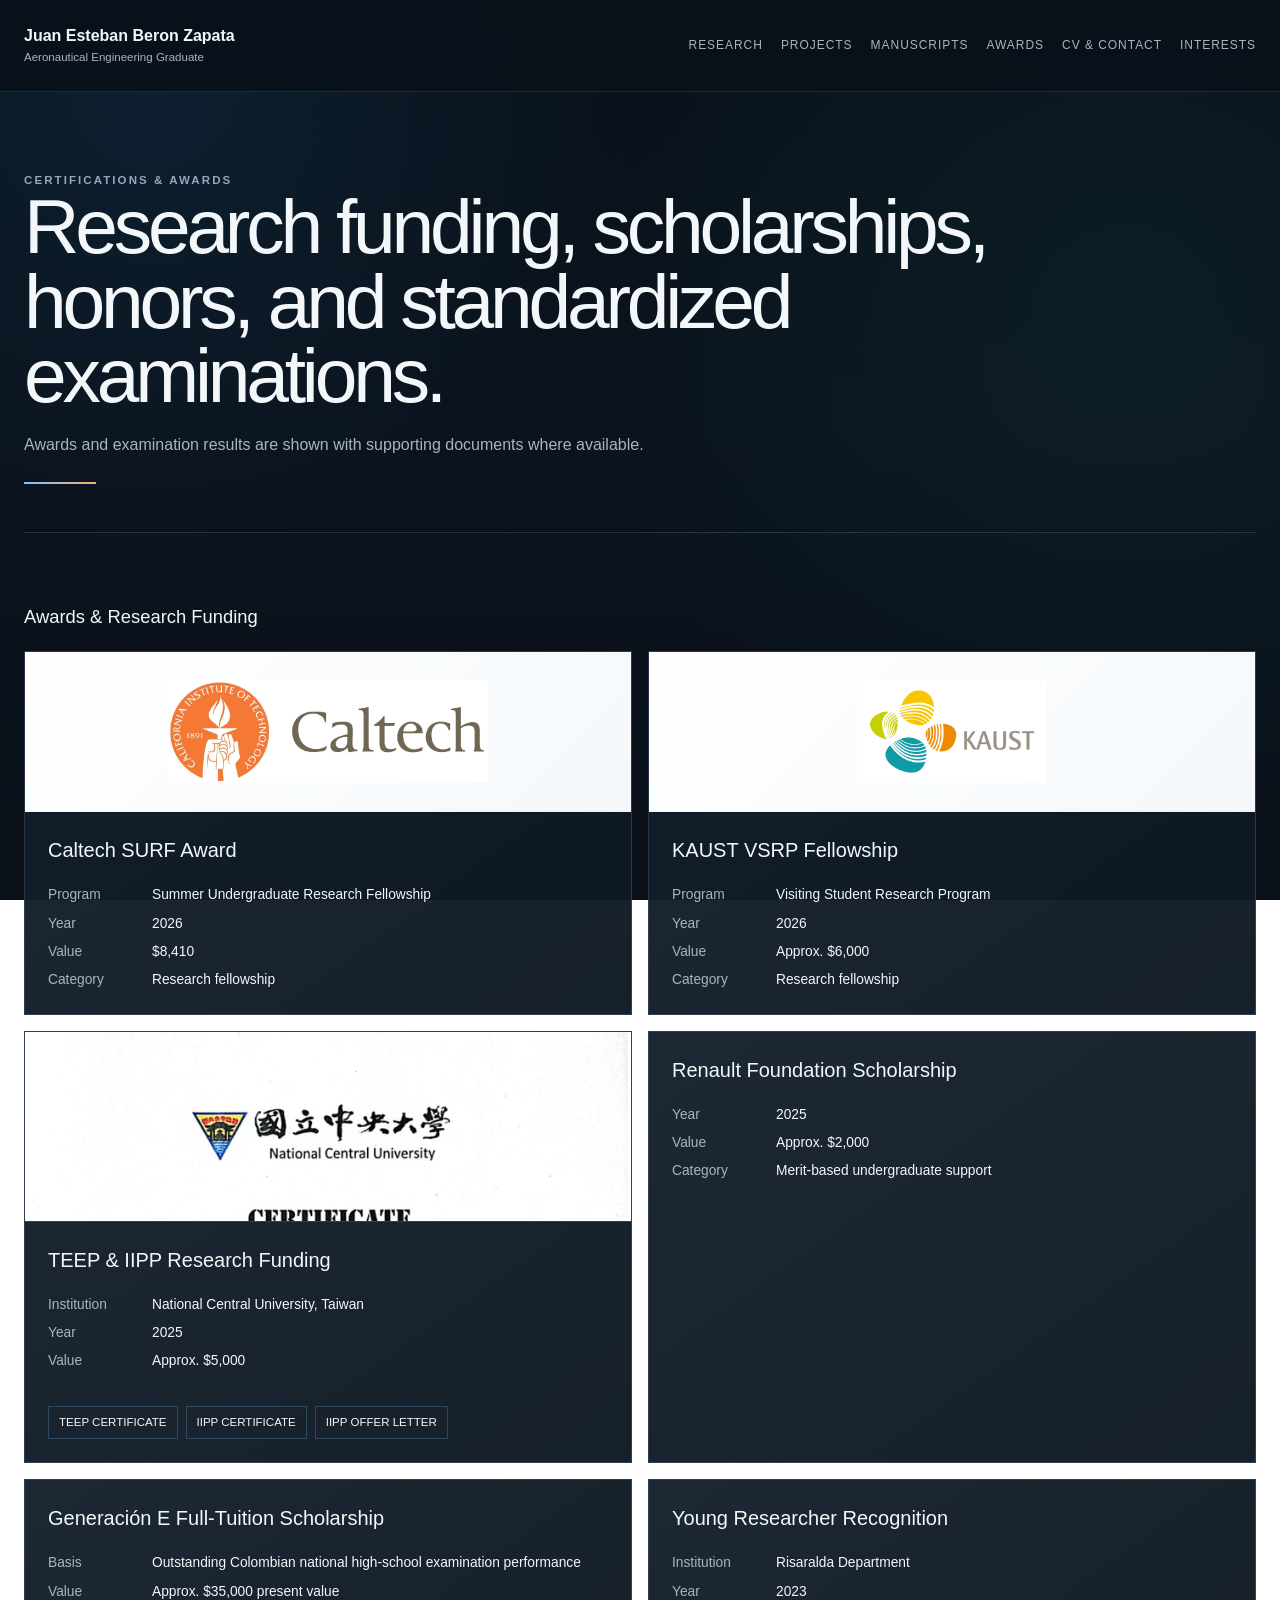
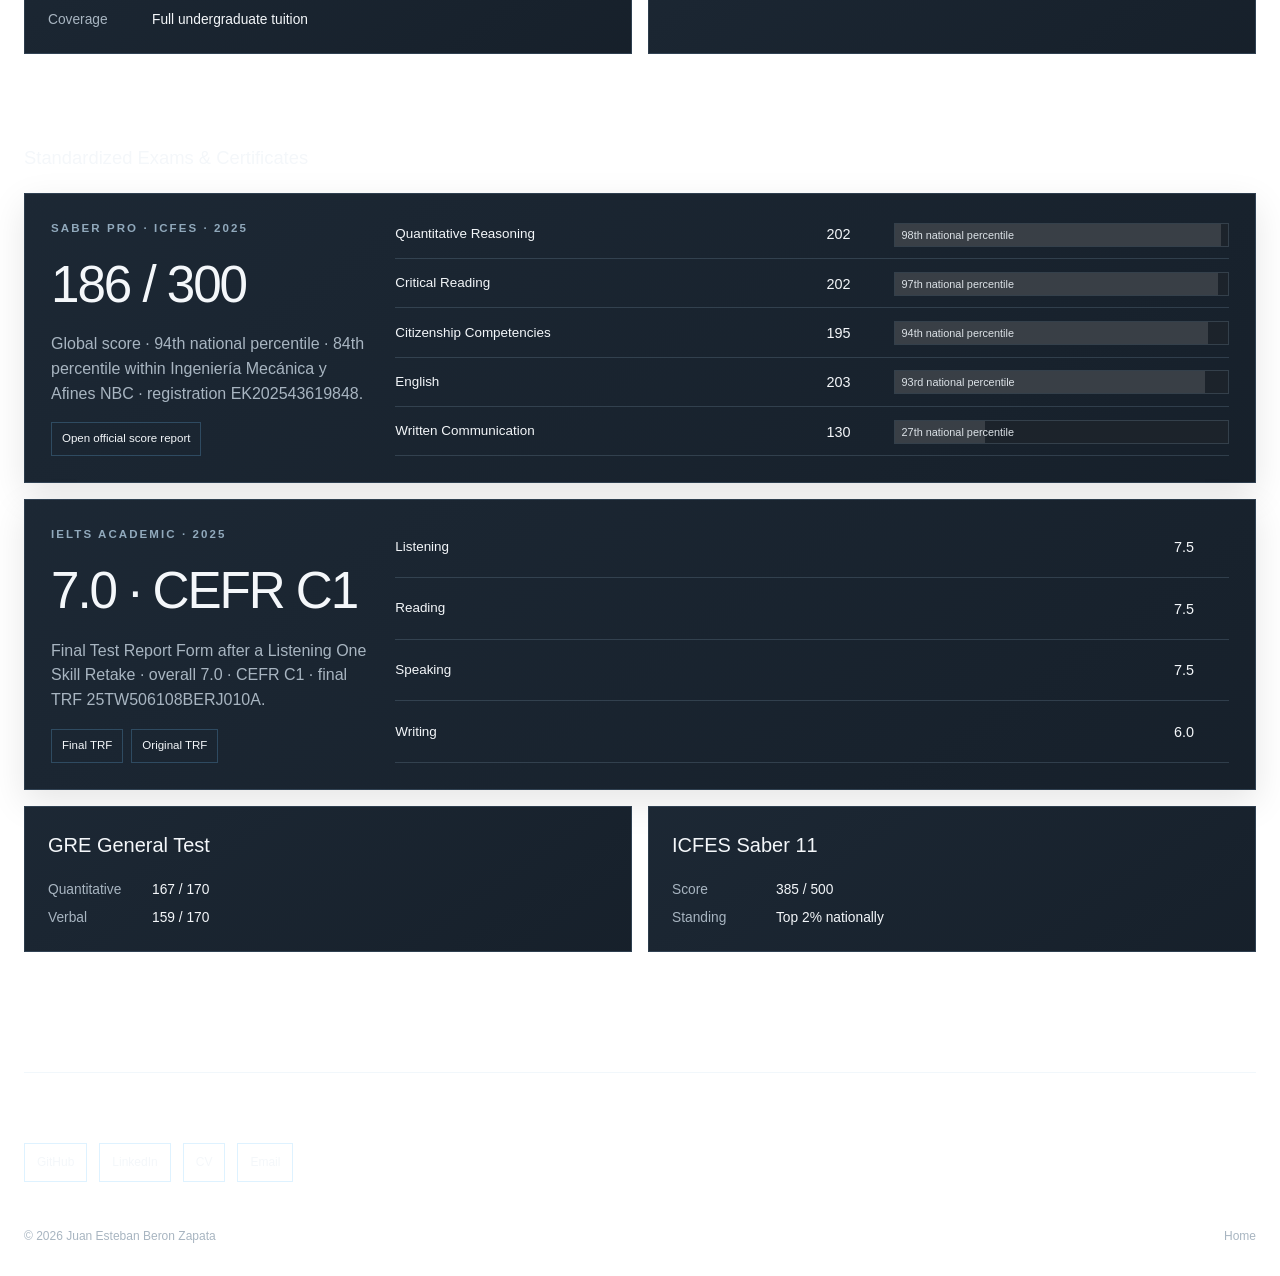
==== commit f83e7343: "Synchronize navigation and professional links" ====
--- a/awards.html
+++ b/awards.html
@@ -1,5 +1,5 @@
 <!DOCTYPE html>
 
-<html lang="en"><head><meta charset="utf-8"/><meta content="width=device-width,initial-scale=1" name="viewport"/><meta content="Awards, funding, scholarships and standardized exams." name="description"/><title>Awards &amp; Certifications | Juan Esteban Beron Zapata</title><link href="style.css" rel="stylesheet"/></head><body><header class="page-top"><div class="shell page-top__row"><a class="brand" href="index.html">Juan Esteban Beron Zapata<small>Aeronautical Engineering Graduate</small></a><nav class="nav"><a href="research.html">Research</a><a href="projects.html">Projects</a><a href="publications.html">Publications</a><a href="awards.html">Awards</a><a href="contact.html">CV &amp; Contact</a><a href="interests.html">Interests</a></nav></div></header><section class="page-hero shell"><div class="kicker">CERTIFICATIONS &amp; AWARDS</div><h1>Research funding, scholarships, honors, and standardized examinations.</h1><p>Awards and examination results are shown with supporting documents where available.</p></section>
+<html lang="en"><head><meta charset="utf-8"/><meta content="width=device-width,initial-scale=1" name="viewport"/><meta content="Awards, funding, scholarships and standardized exams." name="description"/><title>Awards &amp; Certifications | Juan Esteban Beron Zapata</title><link href="style.css" rel="stylesheet"/></head><body><header class="page-top"><div class="shell page-top__row"><a class="brand" href="index.html">Juan Esteban Beron Zapata<small>Aeronautical Engineering Graduate</small></a><nav class="nav"><a href="research.html">Research</a><a href="projects.html">Projects</a><a href="publications.html">Manuscripts</a><a href="awards.html">Awards</a><a href="contact.html">CV &amp; Contact</a><a href="interests.html">Interests</a></nav></div></header><section class="page-hero shell"><div class="kicker">CERTIFICATIONS &amp; AWARDS</div><h1>Research funding, scholarships, honors, and standardized examinations.</h1><p>Awards and examination results are shown with supporting documents where available.</p></section>
 <section class="section shell"><h2 class="subsection-title">Awards &amp; Research Funding</h2><div class="awards-grid"><article class="award award--brand"><img alt="Caltech" src="assets/logos/caltech.webp"/><div><h2>Caltech SURF Award</h2><dl><dt>Program</dt><dd>Summer Undergraduate Research Fellowship</dd><dt>Year</dt><dd>2026</dd><dt>Value</dt><dd>$8,410</dd><dt>Category</dt><dd>Research fellowship</dd></dl></div></article><article class="award award--brand"><img alt="KAUST" src="assets/logos/kaust-official.png"/><div><h2>KAUST VSRP Fellowship</h2><dl><dt>Program</dt><dd>Visiting Student Research Program</dd><dt>Year</dt><dd>2026</dd><dt>Value</dt><dd>Approx. $6,000</dd><dt>Category</dt><dd>Research fellowship</dd></dl></div></article><article class="award award--image"><img alt="TEEP certificate" src="assets/images/awards/teep-certificate.webp"/><div><h2>TEEP &amp; IIPP Research Funding</h2><dl><dt>Institution</dt><dd>National Central University, Taiwan</dd><dt>Year</dt><dd>2025</dd><dt>Value</dt><dd>Approx. $5,000</dd></dl><div class="award-links"><a href="assets/documents/NCU_TEEP_Certificate.pdf" target="_blank">TEEP certificate</a><a href="assets/documents/NCU_IIPP_Certificate.pdf" target="_blank">IIPP certificate</a><a href="assets/documents/NCU_IIPP_Offer_Letter.pdf" target="_blank">IIPP offer letter</a></div></div></article><article class="award"><h2>Renault Foundation Scholarship</h2><dl><dt>Year</dt><dd>2025</dd><dt>Value</dt><dd>Approx. $2,000</dd><dt>Category</dt><dd>Merit-based undergraduate support</dd></dl></article><article class="award"><h2>Generación E Full-Tuition Scholarship</h2><dl><dt>Basis</dt><dd>Outstanding Colombian national high-school examination performance</dd><dt>Value</dt><dd>Approx. $35,000 present value</dd><dt>Coverage</dt><dd>Full undergraduate tuition</dd></dl></article><article class="award"><h2>Young Researcher Recognition</h2><dl><dt>Institution</dt><dd>Risaralda Department</dd><dt>Year</dt><dd>2023</dd></dl></article></div></section>
-<section class="section shell section--compact"><h2 class="subsection-title">Standardized Exams &amp; Certificates</h2><div class="exam-feature"><div><div class="kicker">SABER PRO · ICFES · 2025</div><h2>186 / 300</h2><p>Global score · 94th national percentile · 84th percentile within Ingeniería Mecánica y Afines NBC · registration EK202543619848.</p><div class="award-links"><a href="assets/documents/Saber_Pro_2025_Result.pdf" target="_blank">Open official score report</a></div></div><div class="score-list"><div><span>Quantitative Reasoning</span><b>202</b><i style="--p:98%">98th national percentile</i></div><div><span>Critical Reading</span><b>202</b><i style="--p:97%">97th national percentile</i></div><div><span>Citizenship Competencies</span><b>195</b><i style="--p:94%">94th national percentile</i></div><div><span>English</span><b>203</b><i style="--p:93%">93rd national percentile</i></div><div><span>Written Communication</span><b>130</b><i style="--p:27%">27th national percentile</i></div></div></div><div class="exam-feature"><div><div class="kicker">IELTS ACADEMIC · 2025</div><h2>7.0 · CEFR C1</h2><p>Final Test Report Form after a Listening One Skill Retake · overall 7.0 · CEFR C1 · final TRF 25TW506108BERJ010A.</p><div class="award-links"><a href="assets/documents/IELTS_One_Skill_Retake_2025.pdf" target="_blank">Final TRF</a><a href="assets/documents/IELTS_Original_2025.pdf" target="_blank">Original TRF</a></div></div><div class="score-list compact"><div><span>Listening</span><b>7.5</b></div><div><span>Reading</span><b>7.5</b></div><div><span>Speaking</span><b>7.5</b></div><div><span>Writing</span><b>6.0</b></div></div></div><div class="awards-grid exams-grid"><article class="award"><h2>GRE General Test</h2><dl><dt>Quantitative</dt><dd>167 / 170</dd><dt>Verbal</dt><dd>159 / 170</dd></dl></article><article class="award"><h2>ICFES Saber 11</h2><dl><dt>Score</dt><dd>385 / 500</dd><dt>Standing</dt><dd>Top 2% nationally</dd></dl></article></div></section><footer class="footer shell"><div class="footer__links"><a href="https://github.com/kosmicplane" rel="noopener" target="_blank">GitHub</a><a href="https://www.linkedin.com/in/juan-esteban-beron-7432712b3" rel="noopener" target="_blank">LinkedIn</a><a href="assets/documents/Juan_Beron_CV.pdf" target="_blank">CV</a><a href="mailto:juan.beron@upb.edu.co">Email</a></div><div class="footer__bottom"><span>© <span id="year"></span> Juan Esteban Beron Zapata</span><a href="index.html">Home</a></div></footer><script src="script.js"></script></body></html>+<section class="section shell section--compact"><h2 class="subsection-title">Standardized Exams &amp; Certificates</h2><div class="exam-feature"><div><div class="kicker">SABER PRO · ICFES · 2025</div><h2>186 / 300</h2><p>Global score · 94th national percentile · 84th percentile within Ingeniería Mecánica y Afines NBC · registration EK202543619848.</p><div class="award-links"><a href="assets/documents/Saber_Pro_2025_Result.pdf" target="_blank">Open official score report</a></div></div><div class="score-list"><div><span>Quantitative Reasoning</span><b>202</b><i style="--p:98%">98th national percentile</i></div><div><span>Critical Reading</span><b>202</b><i style="--p:97%">97th national percentile</i></div><div><span>Citizenship Competencies</span><b>195</b><i style="--p:94%">94th national percentile</i></div><div><span>English</span><b>203</b><i style="--p:93%">93rd national percentile</i></div><div><span>Written Communication</span><b>130</b><i style="--p:27%">27th national percentile</i></div></div></div><div class="exam-feature"><div><div class="kicker">IELTS ACADEMIC · 2025</div><h2>7.0 · CEFR C1</h2><p>Final Test Report Form after a Listening One Skill Retake · overall 7.0 · CEFR C1 · final TRF 25TW506108BERJ010A.</p><div class="award-links"><a href="assets/documents/IELTS_One_Skill_Retake_2025.pdf" target="_blank">Final TRF</a><a href="assets/documents/IELTS_Original_2025.pdf" target="_blank">Original TRF</a></div></div><div class="score-list compact"><div><span>Listening</span><b>7.5</b></div><div><span>Reading</span><b>7.5</b></div><div><span>Speaking</span><b>7.5</b></div><div><span>Writing</span><b>6.0</b></div></div></div><div class="awards-grid exams-grid"><article class="award"><h2>GRE General Test</h2><dl><dt>Quantitative</dt><dd>167 / 170</dd><dt>Verbal</dt><dd>159 / 170</dd></dl></article><article class="award"><h2>ICFES Saber 11</h2><dl><dt>Score</dt><dd>385 / 500</dd><dt>Standing</dt><dd>Top 2% nationally</dd></dl></article></div></section><footer class="footer shell"><div class="footer__links"><a href="https://github.com/kosmicplane" rel="noopener" target="_blank">GitHub</a><a href="https://www.linkedin.com/in/juan-esteban-beron-zapata-7432712b3/" rel="noopener" target="_blank">LinkedIn</a><a href="assets/documents/Juan_Beron_CV.pdf" target="_blank">CV</a><a href="mailto:juan.beron@upb.edu.co">Email</a></div><div class="footer__bottom"><span>© <span id="year"></span> Juan Esteban Beron Zapata</span><a href="index.html">Home</a></div></footer><script src="script.js"></script></body></html>
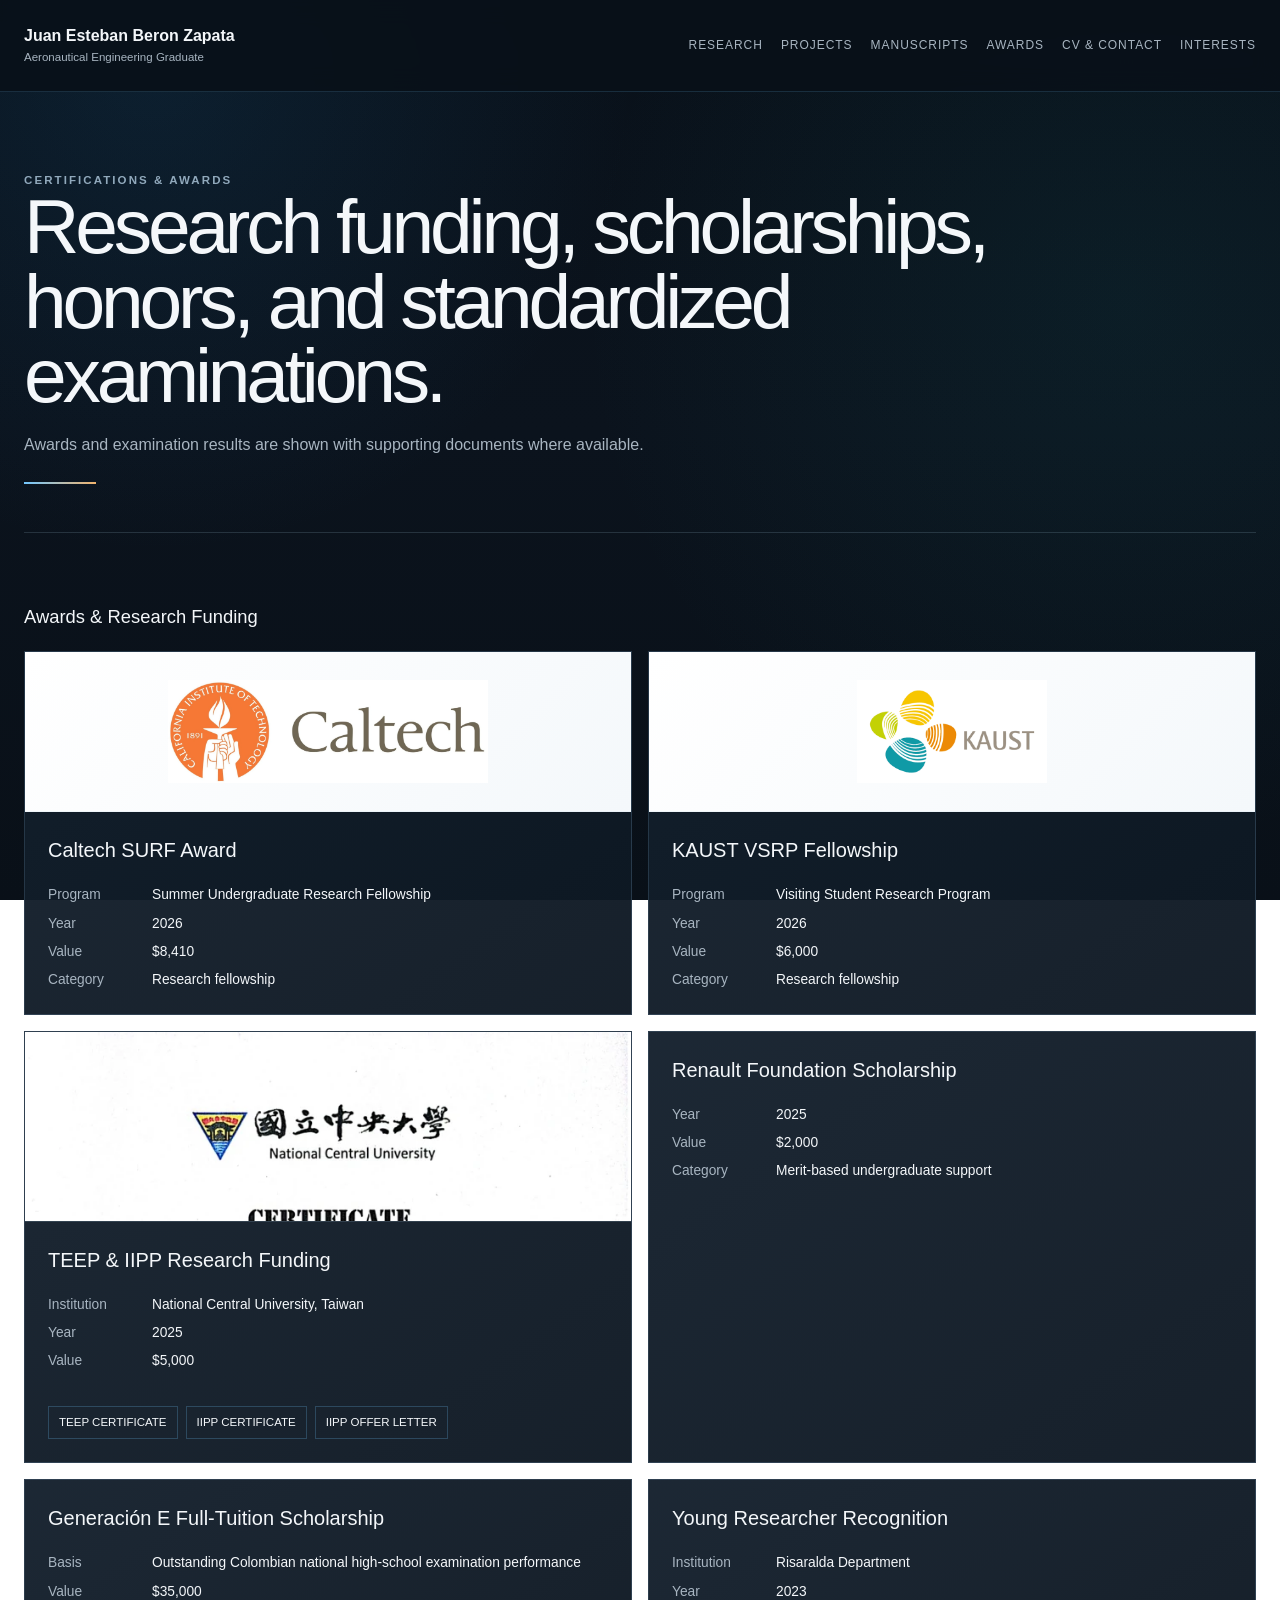
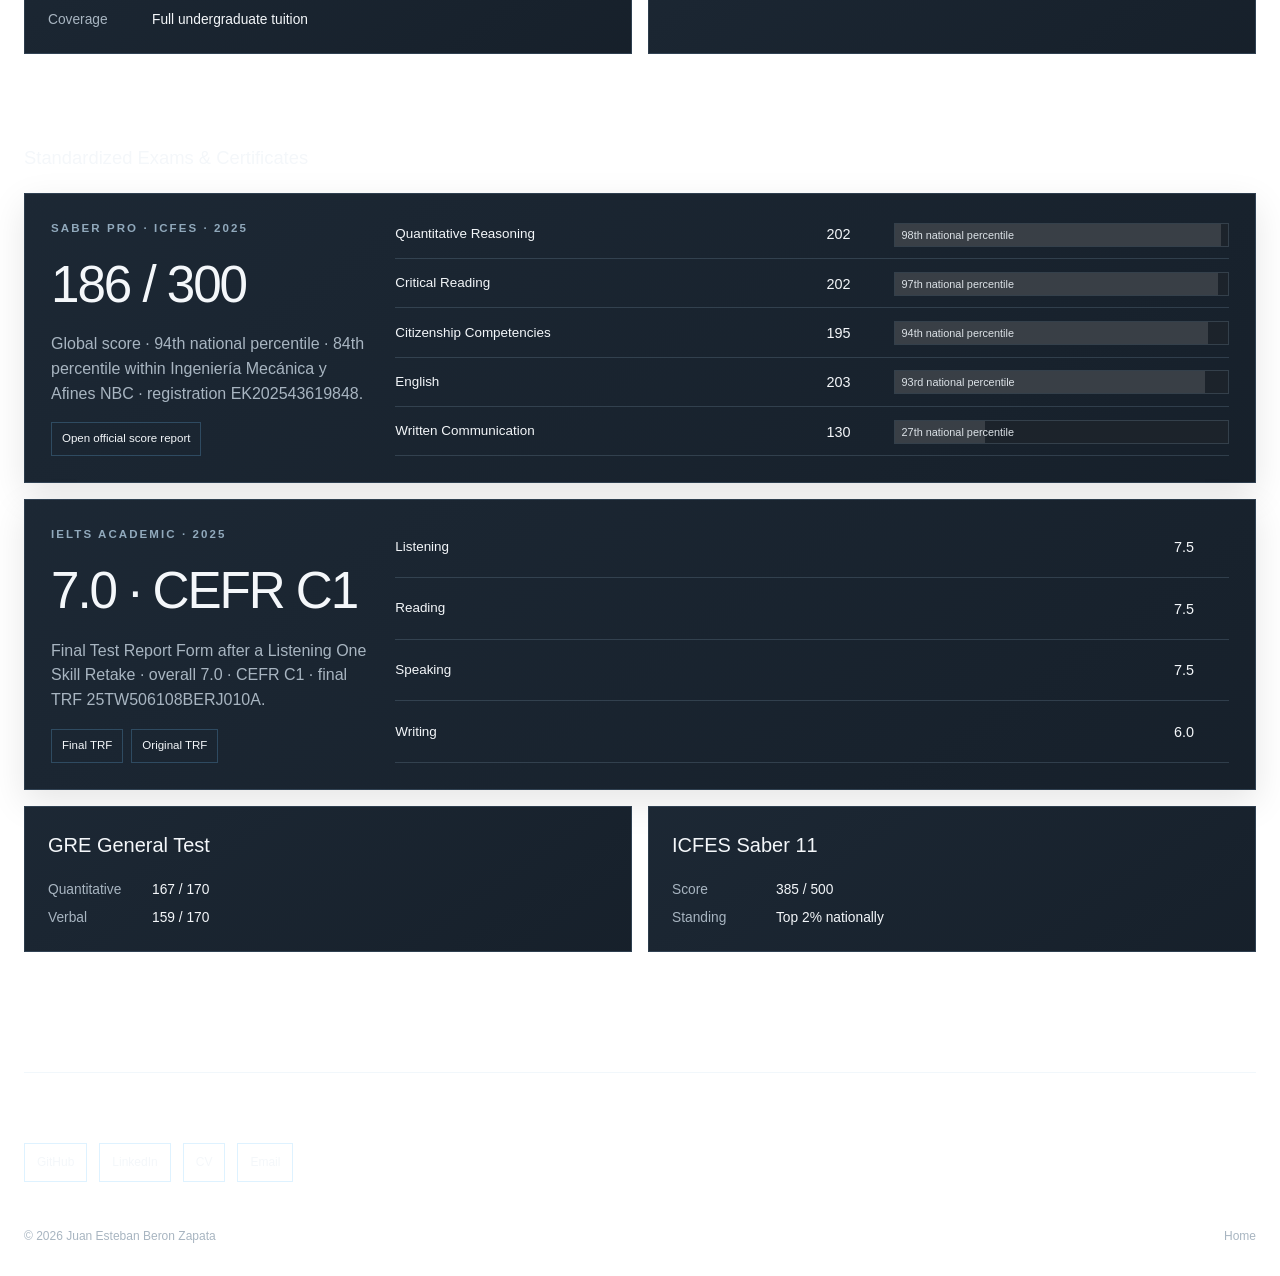
==== commit 3105642b: "Align award values and exam records with final CV" ====
--- a/awards.html
+++ b/awards.html
@@ -1,5 +1,5 @@
 <!DOCTYPE html>
 
 <html lang="en"><head><meta charset="utf-8"/><meta content="width=device-width,initial-scale=1" name="viewport"/><meta content="Awards, funding, scholarships and standardized exams." name="description"/><title>Awards &amp; Certifications | Juan Esteban Beron Zapata</title><link href="style.css" rel="stylesheet"/></head><body><header class="page-top"><div class="shell page-top__row"><a class="brand" href="index.html">Juan Esteban Beron Zapata<small>Aeronautical Engineering Graduate</small></a><nav class="nav"><a href="research.html">Research</a><a href="projects.html">Projects</a><a href="publications.html">Manuscripts</a><a href="awards.html">Awards</a><a href="contact.html">CV &amp; Contact</a><a href="interests.html">Interests</a></nav></div></header><section class="page-hero shell"><div class="kicker">CERTIFICATIONS &amp; AWARDS</div><h1>Research funding, scholarships, honors, and standardized examinations.</h1><p>Awards and examination results are shown with supporting documents where available.</p></section>
-<section class="section shell"><h2 class="subsection-title">Awards &amp; Research Funding</h2><div class="awards-grid"><article class="award award--brand"><img alt="Caltech" src="assets/logos/caltech.webp"/><div><h2>Caltech SURF Award</h2><dl><dt>Program</dt><dd>Summer Undergraduate Research Fellowship</dd><dt>Year</dt><dd>2026</dd><dt>Value</dt><dd>$8,410</dd><dt>Category</dt><dd>Research fellowship</dd></dl></div></article><article class="award award--brand"><img alt="KAUST" src="assets/logos/kaust-official.png"/><div><h2>KAUST VSRP Fellowship</h2><dl><dt>Program</dt><dd>Visiting Student Research Program</dd><dt>Year</dt><dd>2026</dd><dt>Value</dt><dd>Approx. $6,000</dd><dt>Category</dt><dd>Research fellowship</dd></dl></div></article><article class="award award--image"><img alt="TEEP certificate" src="assets/images/awards/teep-certificate.webp"/><div><h2>TEEP &amp; IIPP Research Funding</h2><dl><dt>Institution</dt><dd>National Central University, Taiwan</dd><dt>Year</dt><dd>2025</dd><dt>Value</dt><dd>Approx. $5,000</dd></dl><div class="award-links"><a href="assets/documents/NCU_TEEP_Certificate.pdf" target="_blank">TEEP certificate</a><a href="assets/documents/NCU_IIPP_Certificate.pdf" target="_blank">IIPP certificate</a><a href="assets/documents/NCU_IIPP_Offer_Letter.pdf" target="_blank">IIPP offer letter</a></div></div></article><article class="award"><h2>Renault Foundation Scholarship</h2><dl><dt>Year</dt><dd>2025</dd><dt>Value</dt><dd>Approx. $2,000</dd><dt>Category</dt><dd>Merit-based undergraduate support</dd></dl></article><article class="award"><h2>Generación E Full-Tuition Scholarship</h2><dl><dt>Basis</dt><dd>Outstanding Colombian national high-school examination performance</dd><dt>Value</dt><dd>Approx. $35,000 present value</dd><dt>Coverage</dt><dd>Full undergraduate tuition</dd></dl></article><article class="award"><h2>Young Researcher Recognition</h2><dl><dt>Institution</dt><dd>Risaralda Department</dd><dt>Year</dt><dd>2023</dd></dl></article></div></section>
+<section class="section shell"><h2 class="subsection-title">Awards &amp; Research Funding</h2><div class="awards-grid"><article class="award award--brand"><img alt="Caltech" src="assets/logos/caltech.webp"/><div><h2>Caltech SURF Award</h2><dl><dt>Program</dt><dd>Summer Undergraduate Research Fellowship</dd><dt>Year</dt><dd>2026</dd><dt>Value</dt><dd>$8,410</dd><dt>Category</dt><dd>Research fellowship</dd></dl></div></article><article class="award award--brand"><img alt="KAUST" src="assets/logos/kaust-official.png"/><div><h2>KAUST VSRP Fellowship</h2><dl><dt>Program</dt><dd>Visiting Student Research Program</dd><dt>Year</dt><dd>2026</dd><dt>Value</dt><dd>$6,000</dd><dt>Category</dt><dd>Research fellowship</dd></dl></div></article><article class="award award--image"><img alt="TEEP certificate" src="assets/images/awards/teep-certificate.webp"/><div><h2>TEEP &amp; IIPP Research Funding</h2><dl><dt>Institution</dt><dd>National Central University, Taiwan</dd><dt>Year</dt><dd>2025</dd><dt>Value</dt><dd>$5,000</dd></dl><div class="award-links"><a href="assets/documents/NCU_TEEP_Certificate.pdf" target="_blank">TEEP certificate</a><a href="assets/documents/NCU_IIPP_Certificate.pdf" target="_blank">IIPP certificate</a><a href="assets/documents/NCU_IIPP_Offer_Letter.pdf" target="_blank">IIPP offer letter</a></div></div></article><article class="award"><h2>Renault Foundation Scholarship</h2><dl><dt>Year</dt><dd>2025</dd><dt>Value</dt><dd>$2,000</dd><dt>Category</dt><dd>Merit-based undergraduate support</dd></dl></article><article class="award"><h2>Generación E Full-Tuition Scholarship</h2><dl><dt>Basis</dt><dd>Outstanding Colombian national high-school examination performance</dd><dt>Value</dt><dd>$35,000</dd><dt>Coverage</dt><dd>Full undergraduate tuition</dd></dl></article><article class="award"><h2>Young Researcher Recognition</h2><dl><dt>Institution</dt><dd>Risaralda Department</dd><dt>Year</dt><dd>2023</dd></dl></article></div></section>
 <section class="section shell section--compact"><h2 class="subsection-title">Standardized Exams &amp; Certificates</h2><div class="exam-feature"><div><div class="kicker">SABER PRO · ICFES · 2025</div><h2>186 / 300</h2><p>Global score · 94th national percentile · 84th percentile within Ingeniería Mecánica y Afines NBC · registration EK202543619848.</p><div class="award-links"><a href="assets/documents/Saber_Pro_2025_Result.pdf" target="_blank">Open official score report</a></div></div><div class="score-list"><div><span>Quantitative Reasoning</span><b>202</b><i style="--p:98%">98th national percentile</i></div><div><span>Critical Reading</span><b>202</b><i style="--p:97%">97th national percentile</i></div><div><span>Citizenship Competencies</span><b>195</b><i style="--p:94%">94th national percentile</i></div><div><span>English</span><b>203</b><i style="--p:93%">93rd national percentile</i></div><div><span>Written Communication</span><b>130</b><i style="--p:27%">27th national percentile</i></div></div></div><div class="exam-feature"><div><div class="kicker">IELTS ACADEMIC · 2025</div><h2>7.0 · CEFR C1</h2><p>Final Test Report Form after a Listening One Skill Retake · overall 7.0 · CEFR C1 · final TRF 25TW506108BERJ010A.</p><div class="award-links"><a href="assets/documents/IELTS_One_Skill_Retake_2025.pdf" target="_blank">Final TRF</a><a href="assets/documents/IELTS_Original_2025.pdf" target="_blank">Original TRF</a></div></div><div class="score-list compact"><div><span>Listening</span><b>7.5</b></div><div><span>Reading</span><b>7.5</b></div><div><span>Speaking</span><b>7.5</b></div><div><span>Writing</span><b>6.0</b></div></div></div><div class="awards-grid exams-grid"><article class="award"><h2>GRE General Test</h2><dl><dt>Quantitative</dt><dd>167 / 170</dd><dt>Verbal</dt><dd>159 / 170</dd></dl></article><article class="award"><h2>ICFES Saber 11</h2><dl><dt>Score</dt><dd>385 / 500</dd><dt>Standing</dt><dd>Top 2% nationally</dd></dl></article></div></section><footer class="footer shell"><div class="footer__links"><a href="https://github.com/kosmicplane" rel="noopener" target="_blank">GitHub</a><a href="https://www.linkedin.com/in/juan-esteban-beron-zapata-7432712b3/" rel="noopener" target="_blank">LinkedIn</a><a href="assets/documents/Juan_Beron_CV.pdf" target="_blank">CV</a><a href="mailto:juan.beron@upb.edu.co">Email</a></div><div class="footer__bottom"><span>© <span id="year"></span> Juan Esteban Beron Zapata</span><a href="index.html">Home</a></div></footer><script src="script.js"></script></body></html>
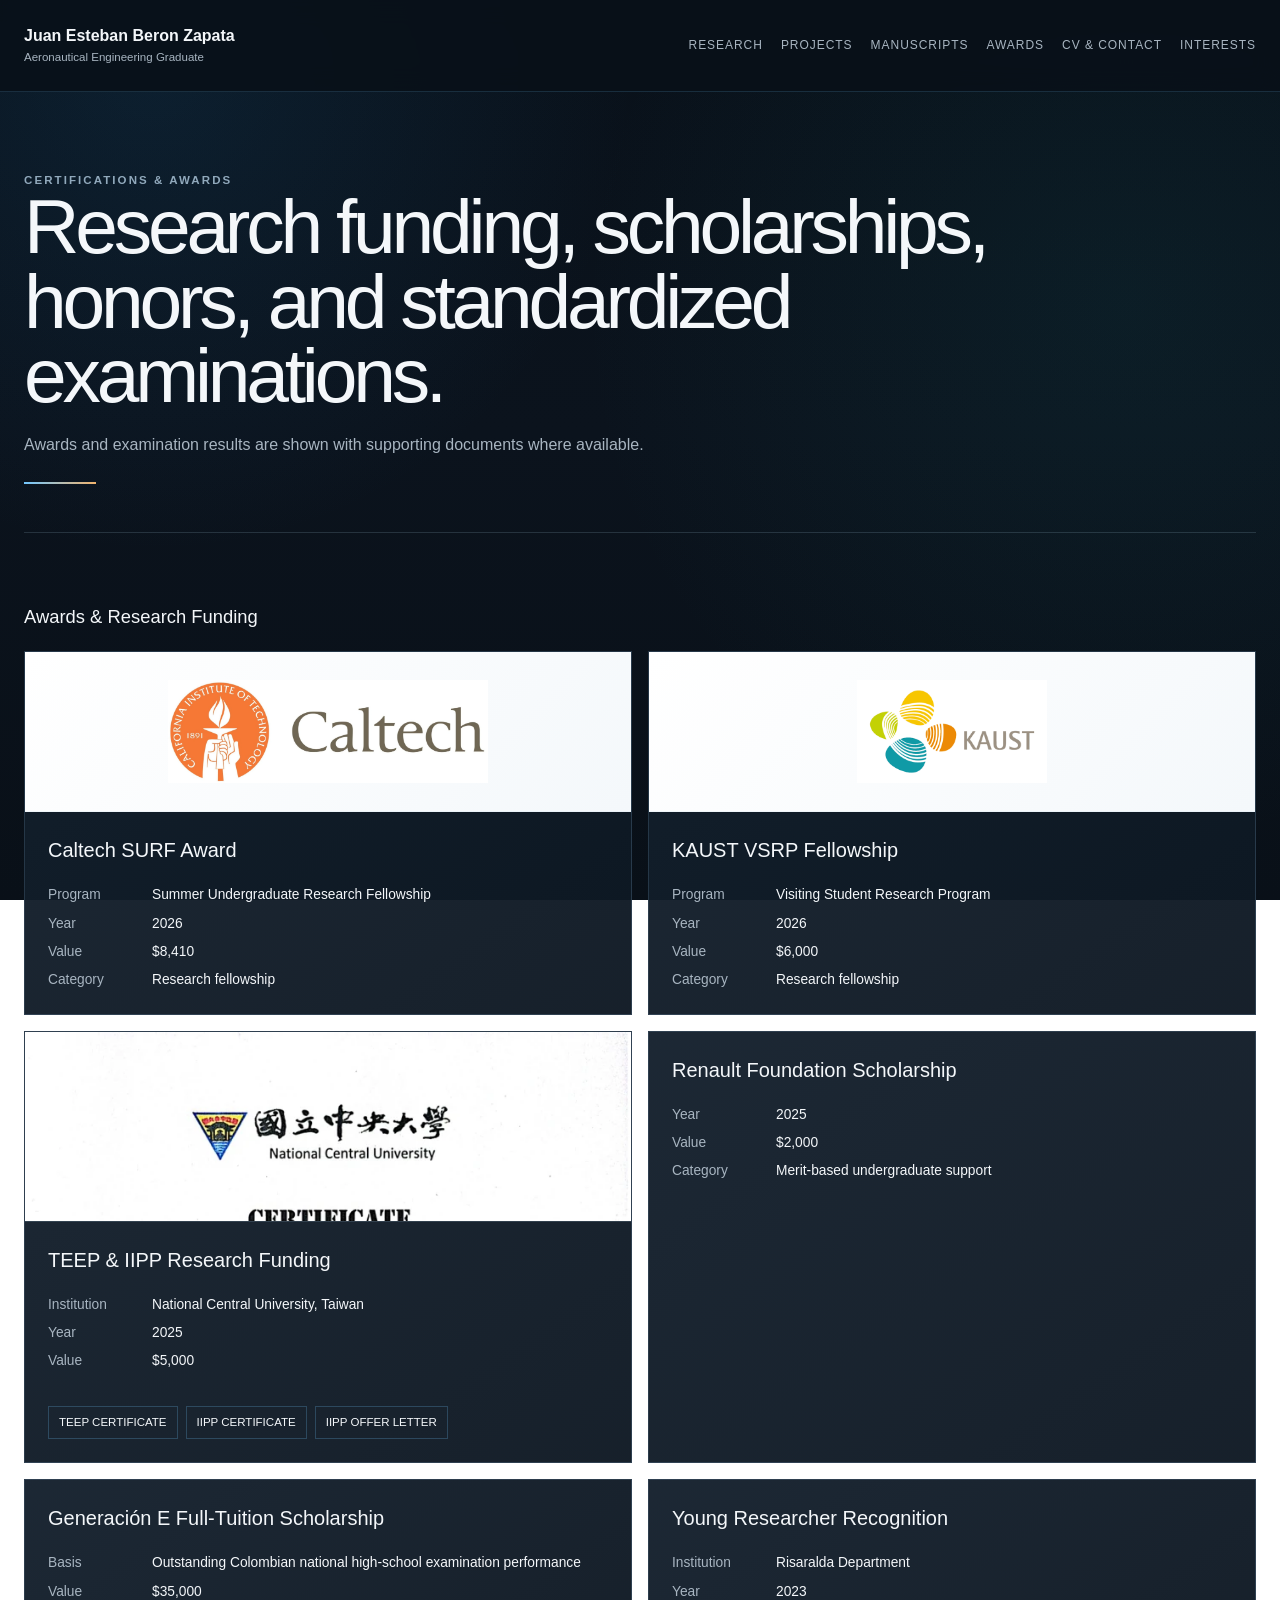
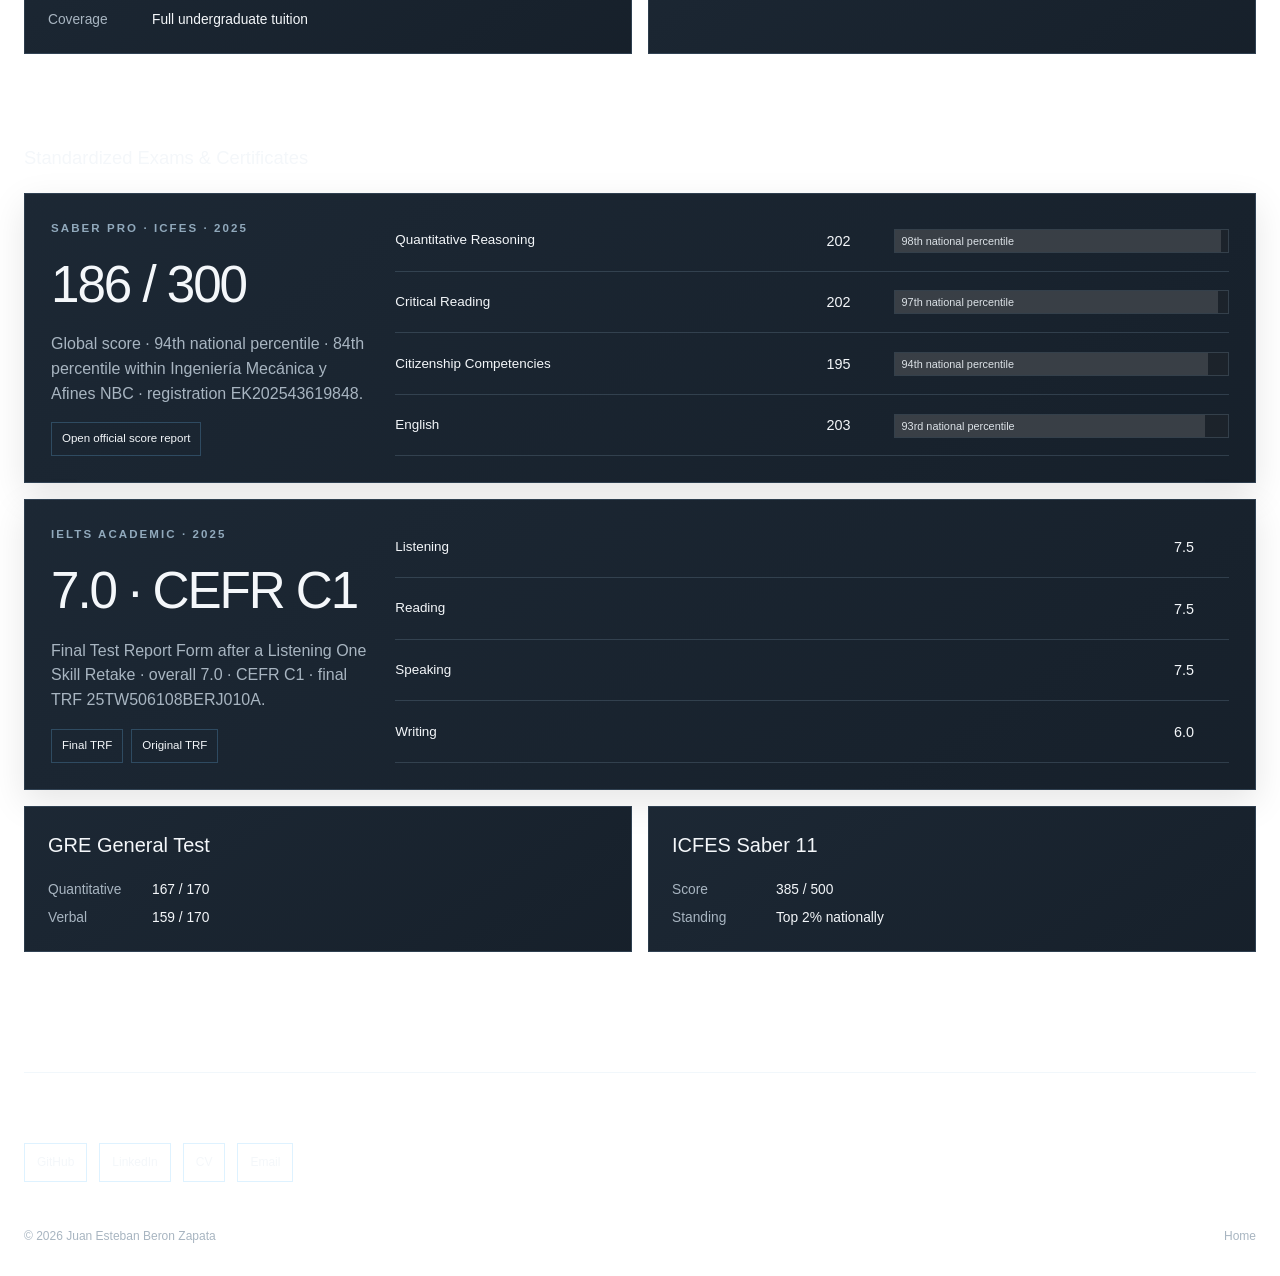
==== commit 2f30a6e0: "Remove Saber Pro written communication score from public awards page" ====
--- a/awards.html
+++ b/awards.html
@@ -2,4 +2,4 @@
 
 <html lang="en"><head><meta charset="utf-8"/><meta content="width=device-width,initial-scale=1" name="viewport"/><meta content="Awards, funding, scholarships and standardized exams." name="description"/><title>Awards &amp; Certifications | Juan Esteban Beron Zapata</title><link href="style.css" rel="stylesheet"/></head><body><header class="page-top"><div class="shell page-top__row"><a class="brand" href="index.html">Juan Esteban Beron Zapata<small>Aeronautical Engineering Graduate</small></a><nav class="nav"><a href="research.html">Research</a><a href="projects.html">Projects</a><a href="publications.html">Manuscripts</a><a href="awards.html">Awards</a><a href="contact.html">CV &amp; Contact</a><a href="interests.html">Interests</a></nav></div></header><section class="page-hero shell"><div class="kicker">CERTIFICATIONS &amp; AWARDS</div><h1>Research funding, scholarships, honors, and standardized examinations.</h1><p>Awards and examination results are shown with supporting documents where available.</p></section>
 <section class="section shell"><h2 class="subsection-title">Awards &amp; Research Funding</h2><div class="awards-grid"><article class="award award--brand"><img alt="Caltech" src="assets/logos/caltech.webp"/><div><h2>Caltech SURF Award</h2><dl><dt>Program</dt><dd>Summer Undergraduate Research Fellowship</dd><dt>Year</dt><dd>2026</dd><dt>Value</dt><dd>$8,410</dd><dt>Category</dt><dd>Research fellowship</dd></dl></div></article><article class="award award--brand"><img alt="KAUST" src="assets/logos/kaust-official.png"/><div><h2>KAUST VSRP Fellowship</h2><dl><dt>Program</dt><dd>Visiting Student Research Program</dd><dt>Year</dt><dd>2026</dd><dt>Value</dt><dd>$6,000</dd><dt>Category</dt><dd>Research fellowship</dd></dl></div></article><article class="award award--image"><img alt="TEEP certificate" src="assets/images/awards/teep-certificate.webp"/><div><h2>TEEP &amp; IIPP Research Funding</h2><dl><dt>Institution</dt><dd>National Central University, Taiwan</dd><dt>Year</dt><dd>2025</dd><dt>Value</dt><dd>$5,000</dd></dl><div class="award-links"><a href="assets/documents/NCU_TEEP_Certificate.pdf" target="_blank">TEEP certificate</a><a href="assets/documents/NCU_IIPP_Certificate.pdf" target="_blank">IIPP certificate</a><a href="assets/documents/NCU_IIPP_Offer_Letter.pdf" target="_blank">IIPP offer letter</a></div></div></article><article class="award"><h2>Renault Foundation Scholarship</h2><dl><dt>Year</dt><dd>2025</dd><dt>Value</dt><dd>$2,000</dd><dt>Category</dt><dd>Merit-based undergraduate support</dd></dl></article><article class="award"><h2>Generación E Full-Tuition Scholarship</h2><dl><dt>Basis</dt><dd>Outstanding Colombian national high-school examination performance</dd><dt>Value</dt><dd>$35,000</dd><dt>Coverage</dt><dd>Full undergraduate tuition</dd></dl></article><article class="award"><h2>Young Researcher Recognition</h2><dl><dt>Institution</dt><dd>Risaralda Department</dd><dt>Year</dt><dd>2023</dd></dl></article></div></section>
-<section class="section shell section--compact"><h2 class="subsection-title">Standardized Exams &amp; Certificates</h2><div class="exam-feature"><div><div class="kicker">SABER PRO · ICFES · 2025</div><h2>186 / 300</h2><p>Global score · 94th national percentile · 84th percentile within Ingeniería Mecánica y Afines NBC · registration EK202543619848.</p><div class="award-links"><a href="assets/documents/Saber_Pro_2025_Result.pdf" target="_blank">Open official score report</a></div></div><div class="score-list"><div><span>Quantitative Reasoning</span><b>202</b><i style="--p:98%">98th national percentile</i></div><div><span>Critical Reading</span><b>202</b><i style="--p:97%">97th national percentile</i></div><div><span>Citizenship Competencies</span><b>195</b><i style="--p:94%">94th national percentile</i></div><div><span>English</span><b>203</b><i style="--p:93%">93rd national percentile</i></div><div><span>Written Communication</span><b>130</b><i style="--p:27%">27th national percentile</i></div></div></div><div class="exam-feature"><div><div class="kicker">IELTS ACADEMIC · 2025</div><h2>7.0 · CEFR C1</h2><p>Final Test Report Form after a Listening One Skill Retake · overall 7.0 · CEFR C1 · final TRF 25TW506108BERJ010A.</p><div class="award-links"><a href="assets/documents/IELTS_One_Skill_Retake_2025.pdf" target="_blank">Final TRF</a><a href="assets/documents/IELTS_Original_2025.pdf" target="_blank">Original TRF</a></div></div><div class="score-list compact"><div><span>Listening</span><b>7.5</b></div><div><span>Reading</span><b>7.5</b></div><div><span>Speaking</span><b>7.5</b></div><div><span>Writing</span><b>6.0</b></div></div></div><div class="awards-grid exams-grid"><article class="award"><h2>GRE General Test</h2><dl><dt>Quantitative</dt><dd>167 / 170</dd><dt>Verbal</dt><dd>159 / 170</dd></dl></article><article class="award"><h2>ICFES Saber 11</h2><dl><dt>Score</dt><dd>385 / 500</dd><dt>Standing</dt><dd>Top 2% nationally</dd></dl></article></div></section><footer class="footer shell"><div class="footer__links"><a href="https://github.com/kosmicplane" rel="noopener" target="_blank">GitHub</a><a href="https://www.linkedin.com/in/juan-esteban-beron-zapata-7432712b3/" rel="noopener" target="_blank">LinkedIn</a><a href="assets/documents/Juan_Beron_CV.pdf" target="_blank">CV</a><a href="mailto:juan.beron@upb.edu.co">Email</a></div><div class="footer__bottom"><span>© <span id="year"></span> Juan Esteban Beron Zapata</span><a href="index.html">Home</a></div></footer><script src="script.js"></script></body></html>+<section class="section shell section--compact"><h2 class="subsection-title">Standardized Exams &amp; Certificates</h2><div class="exam-feature"><div><div class="kicker">SABER PRO · ICFES · 2025</div><h2>186 / 300</h2><p>Global score · 94th national percentile · 84th percentile within Ingeniería Mecánica y Afines NBC · registration EK202543619848.</p><div class="award-links"><a href="assets/documents/Saber_Pro_2025_Result.pdf" target="_blank">Open official score report</a></div></div><div class="score-list"><div><span>Quantitative Reasoning</span><b>202</b><i style="--p:98%">98th national percentile</i></div><div><span>Critical Reading</span><b>202</b><i style="--p:97%">97th national percentile</i></div><div><span>Citizenship Competencies</span><b>195</b><i style="--p:94%">94th national percentile</i></div><div><span>English</span><b>203</b><i style="--p:93%">93rd national percentile</i></div></div></div><div class="exam-feature"><div><div class="kicker">IELTS ACADEMIC · 2025</div><h2>7.0 · CEFR C1</h2><p>Final Test Report Form after a Listening One Skill Retake · overall 7.0 · CEFR C1 · final TRF 25TW506108BERJ010A.</p><div class="award-links"><a href="assets/documents/IELTS_One_Skill_Retake_2025.pdf" target="_blank">Final TRF</a><a href="assets/documents/IELTS_Original_2025.pdf" target="_blank">Original TRF</a></div></div><div class="score-list compact"><div><span>Listening</span><b>7.5</b></div><div><span>Reading</span><b>7.5</b></div><div><span>Speaking</span><b>7.5</b></div><div><span>Writing</span><b>6.0</b></div></div></div><div class="awards-grid exams-grid"><article class="award"><h2>GRE General Test</h2><dl><dt>Quantitative</dt><dd>167 / 170</dd><dt>Verbal</dt><dd>159 / 170</dd></dl></article><article class="award"><h2>ICFES Saber 11</h2><dl><dt>Score</dt><dd>385 / 500</dd><dt>Standing</dt><dd>Top 2% nationally</dd></dl></article></div></section><footer class="footer shell"><div class="footer__links"><a href="https://github.com/kosmicplane" rel="noopener" target="_blank">GitHub</a><a href="https://www.linkedin.com/in/juan-esteban-beron-zapata-7432712b3/" rel="noopener" target="_blank">LinkedIn</a><a href="assets/documents/Juan_Beron_CV.pdf" target="_blank">CV</a><a href="mailto:juan.beron@upb.edu.co">Email</a></div><div class="footer__bottom"><span>© <span id="year"></span> Juan Esteban Beron Zapata</span><a href="index.html">Home</a></div></footer><script src="script.js"></script></body></html>
